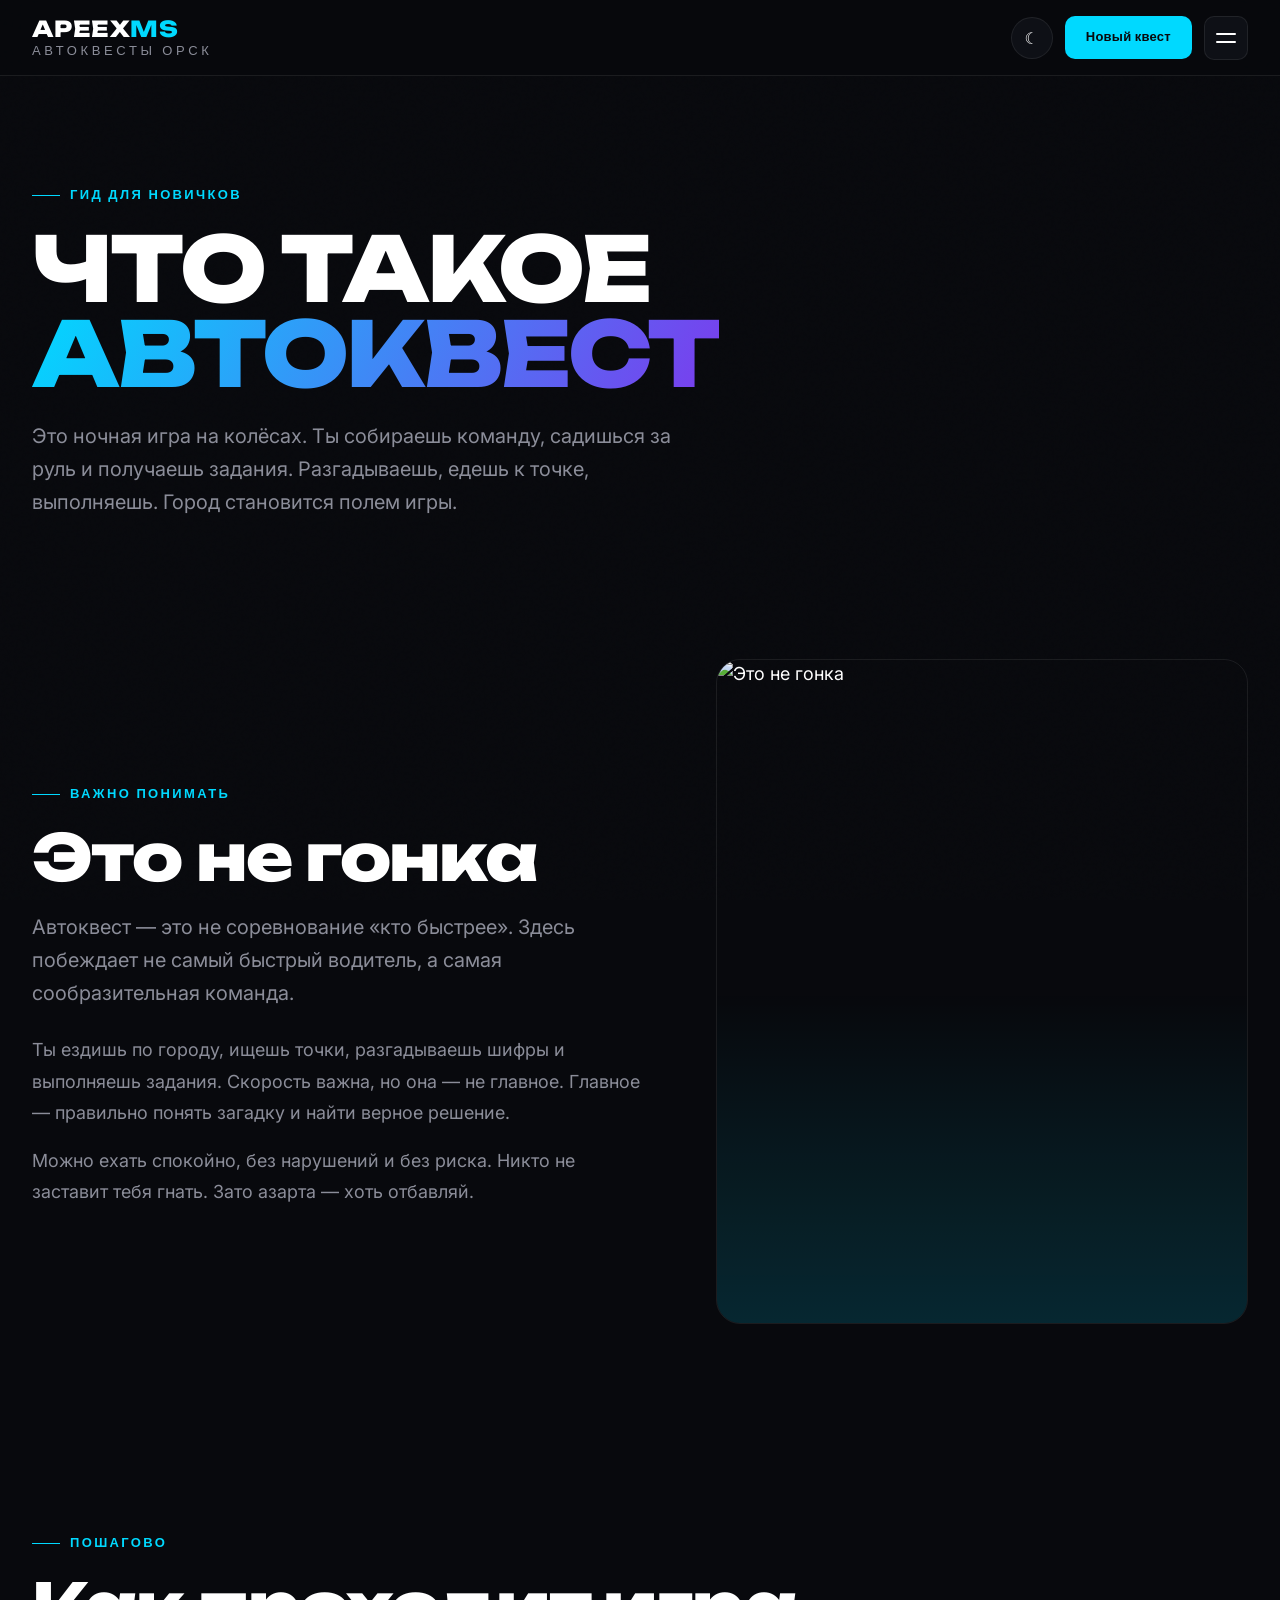
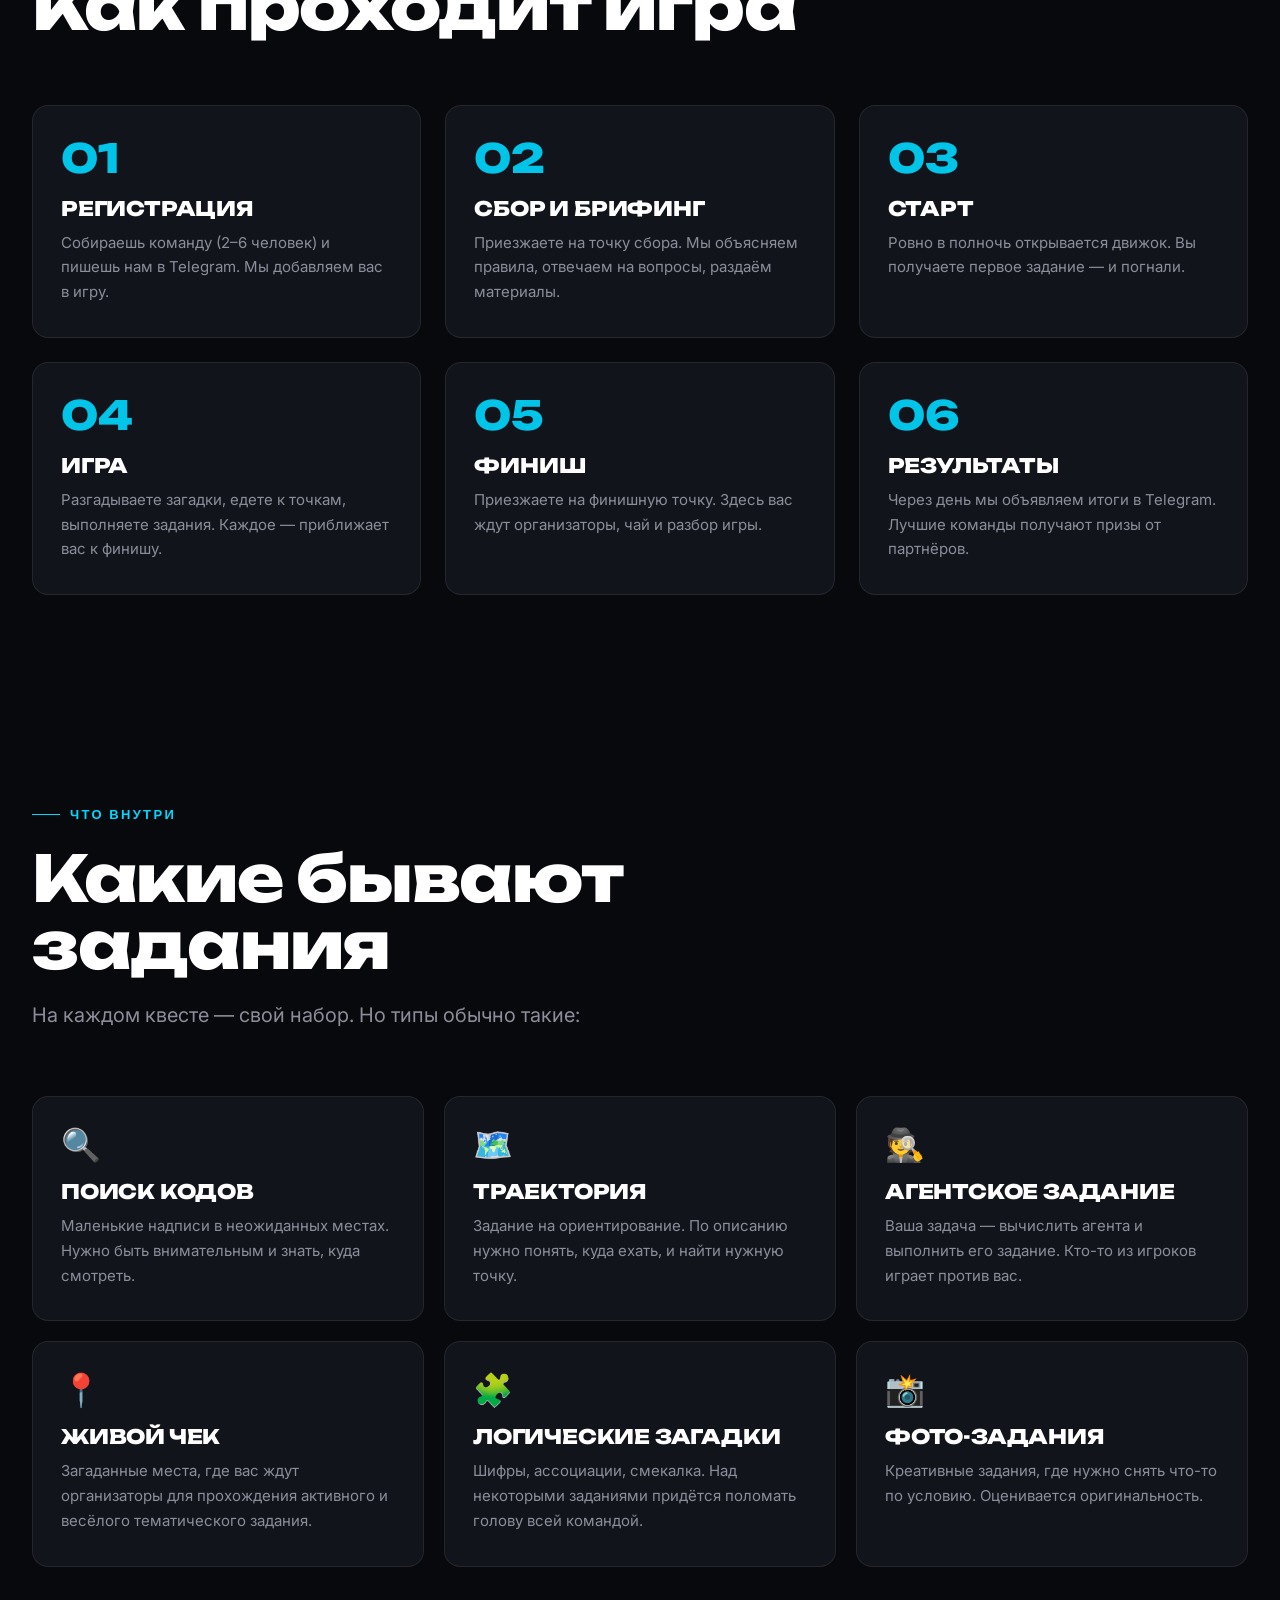
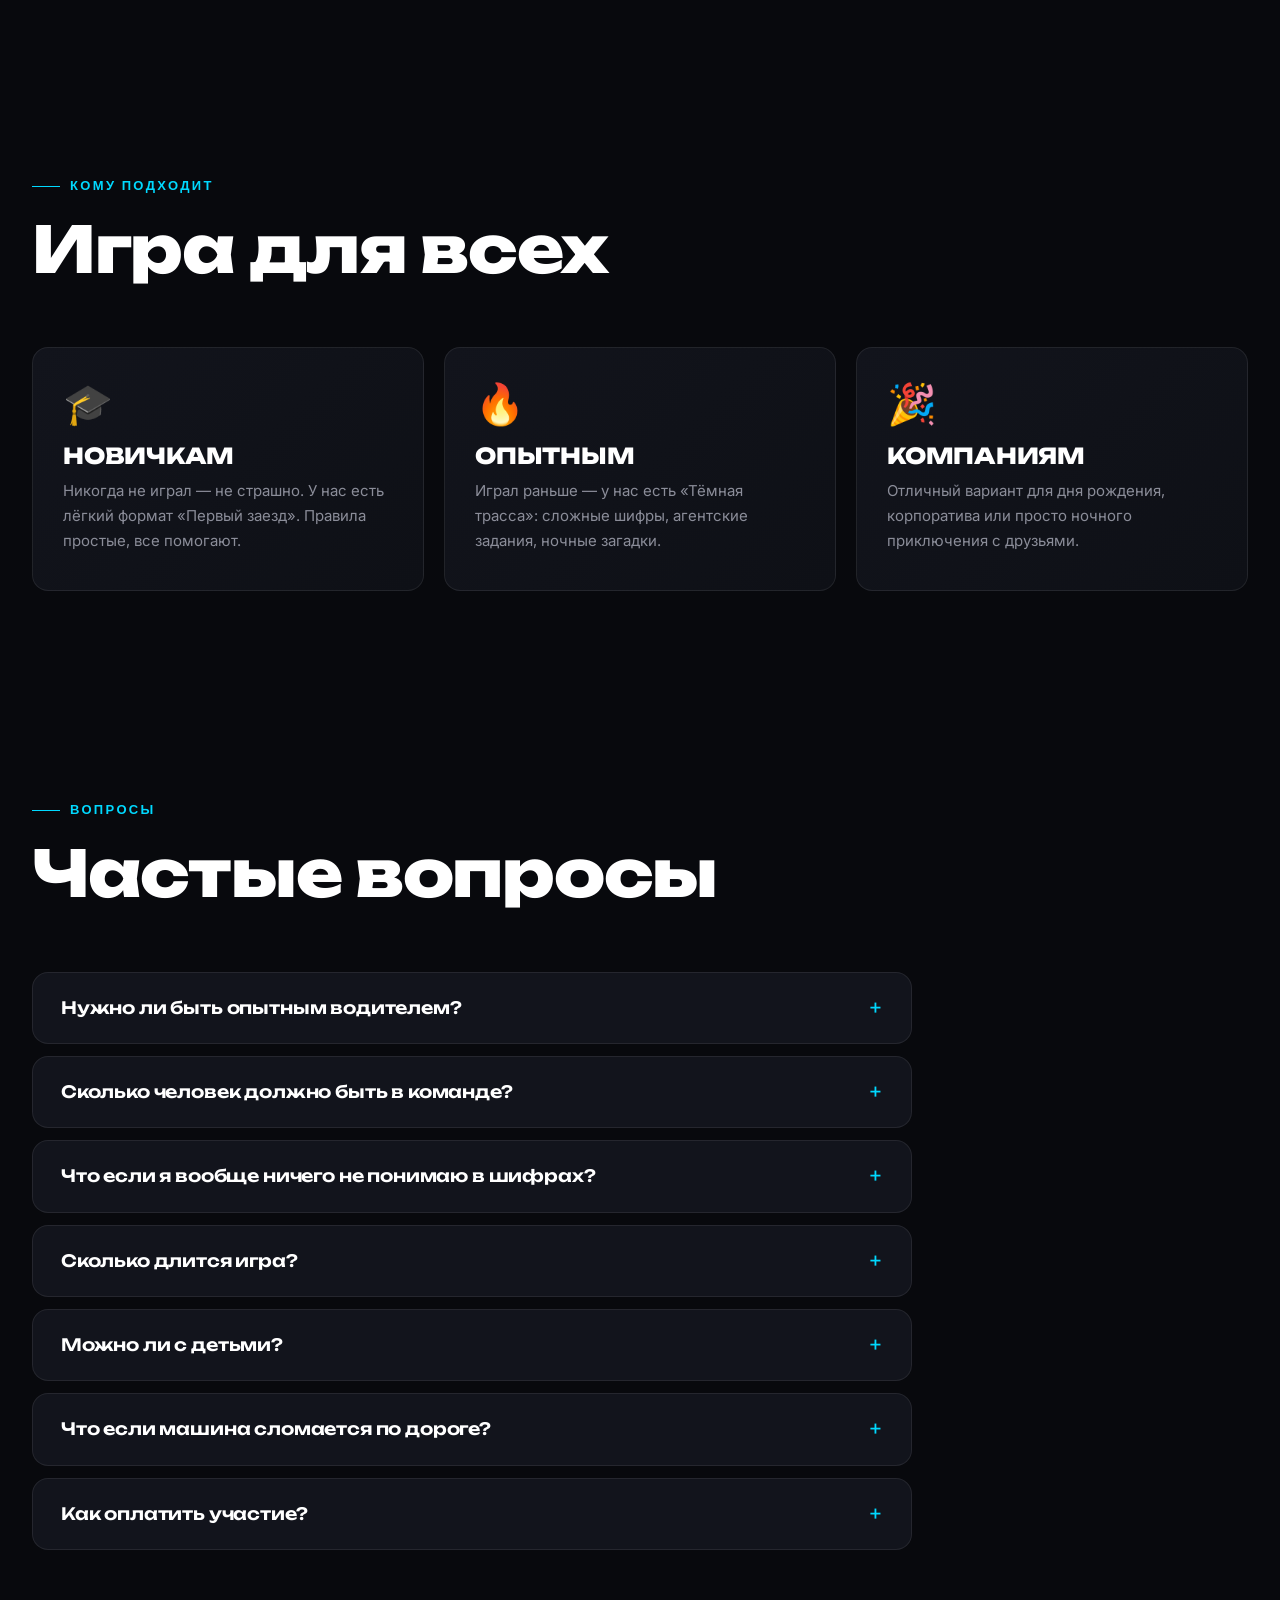
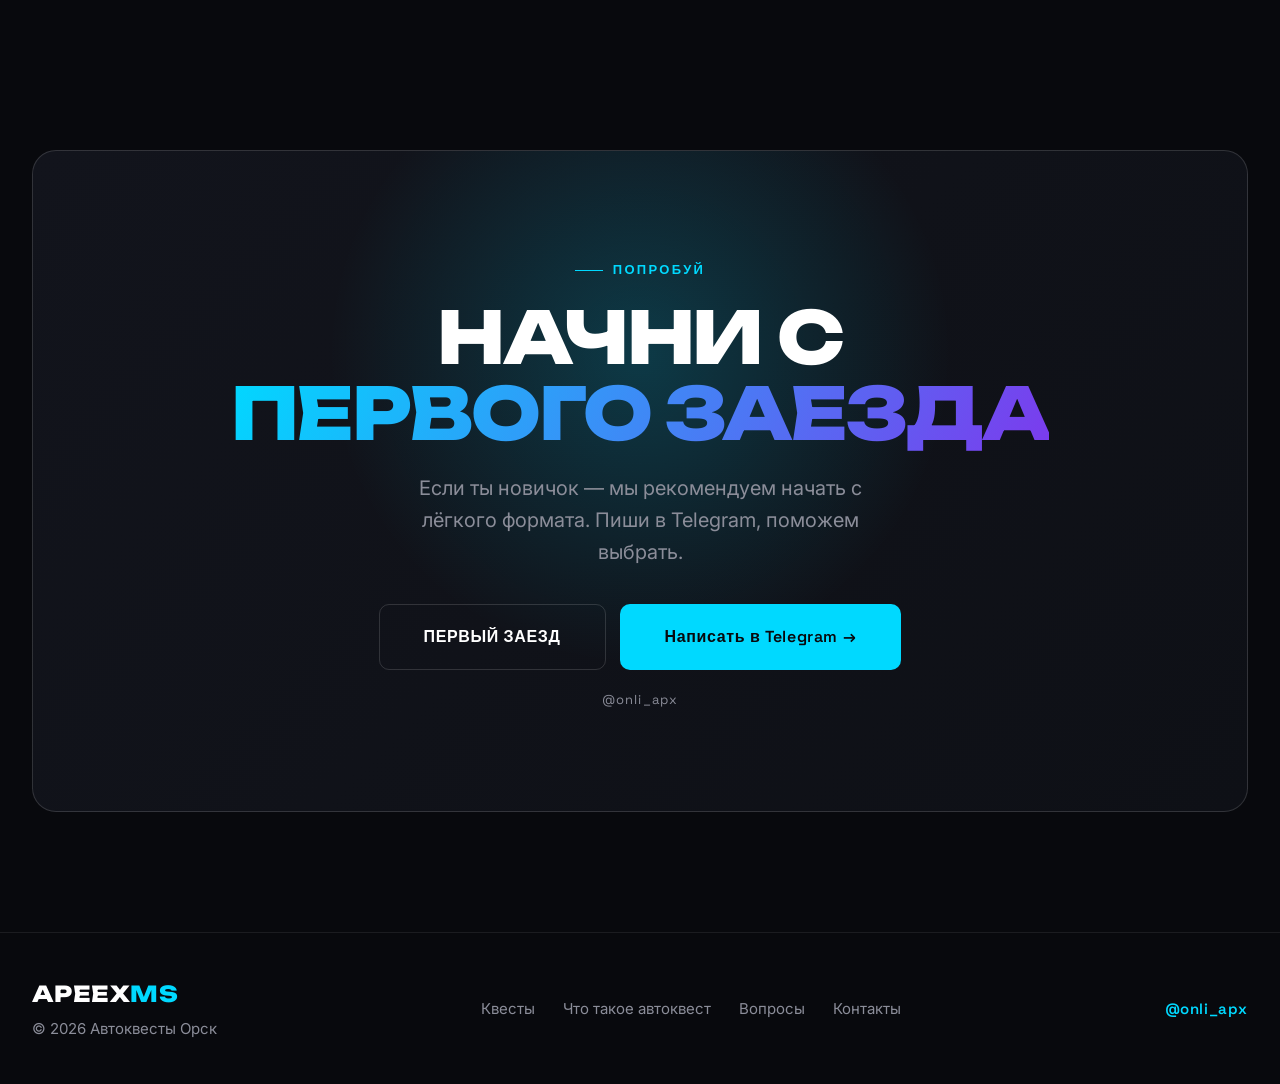
==== about.html @ f8681a41 "Add files via upload" ====
<!DOCTYPE html>
<html lang="ru">
<head>
  <meta charset="UTF-8">
  <meta name="viewport" content="width=device-width, initial-scale=1.0">
  <meta name="description" content="Что такое автоквест? Ночная игра на колёсах: загадки, точки, задания. Узнай, как это работает и кому подходит.">
  <meta name="theme-color" content="#08090d">
  <!-- Open Graph (для Telegram, ВК, WhatsApp) -->
<meta property="og:type" content="website">
<meta property="og:site_name" content="APEEX MS">
<meta property="og:title" content="APEEX MS — Автоквесты Орск">
<meta property="og:description" content="Ночные автоквесты в Орске. Собирай команду и разгадай свой город.">
<meta property="og:image" content="preview.jpg">
<meta property="og:url" content="https://phantomrush16.github.io/apeexms/">

<!-- Twitter -->
<meta name="twitter:card" content="summary_large_image">
<meta name="twitter:title" content="APEEX MS — Автоквесты Орск">
<meta name="twitter:description" content="Ночные автоквесты в Орске. Собирай команду и разгадай свой город.">
<meta name="twitter:image" content="preview.jpg">
  <title>Что такое автоквест — APEEX MS</title>

  <link rel="preconnect" href="https://fonts.googleapis.com">
  <link rel="preconnect" href="https://fonts.gstatic.com" crossorigin>
  <link rel="icon" type="image/svg+xml" href="favicon.svg">
  <link rel="stylesheet" href="style.css">
</head>
<body>

  <div class="preloader" id="preloader">
    <span class="preloader__logo">APEEX MS</span>
  </div>

  <!-- ШАПКА -->
  <header class="header">
    <div class="container header__inner">
      <a href="index.html" class="brand">
        <span class="brand__name">APEEX<span class="brand__accent">MS</span></span>
        <span class="brand__sub">АВТОКВЕСТЫ ОРСК</span>
      </a>

      <div class="header__actions">
        <button class="theme-toggle" id="themeToggle" aria-label="Переключить тему">
          <span class="theme-toggle__icon">☾</span>
        </button>

        <a href="https://t.me/onli_apx" target="_blank" rel="noopener" class="btn btn--primary btn--small btn--pulse">
          Новый квест
        </a>

        <button class="burger" id="burger" aria-label="Открыть меню" aria-expanded="false">
          <span></span>
          <span></span>
        </button>
      </div>
    </div>
  </header>

  <!-- БОКОВОЕ МЕНЮ -->
  <aside class="side-menu" id="sideMenu" aria-hidden="true">
    <div class="side-menu__backdrop" data-close-menu></div>
    <nav class="side-menu__panel" role="navigation">
      <div class="side-menu__head">
        <span class="brand__name">APEEX<span class="brand__accent">MS</span></span>
        <button class="side-menu__close" data-close-menu aria-label="Закрыть меню">✕</button>
      </div>

      <ul class="side-menu__list">
        <li><a href="index.html">Главная</a></li>

        <li class="side-menu__item side-menu__item--has-sub" id="questsItem">
          <div class="side-menu__row">
            <a href="quests.html" class="side-menu__link">Квесты</a>
            <button class="side-menu__arrow" id="questsArrow" aria-label="Показать список квестов" aria-expanded="false">
              <svg width="14" height="14" viewBox="0 0 24 24" fill="none" stroke="currentColor" stroke-width="2.5" stroke-linecap="round" stroke-linejoin="round"><polyline points="6 9 12 15 18 9"/></svg>
            </button>
          </div>
          <ul class="side-menu__sub" id="questsSub">
            <li><a href="quest-1.html">ЖИЗНЬ ПО ВЫЗОВУ</a></li>
            <li><a href="quest-2.html">ТЁМНАЯ ТРАССА</a></li>
            <li><a href="quest-3.html">ПЕРВЫЙ ЗАЕЗД</a></li>
          </ul>
        </li>

        <li><a href="about.html">Что такое автоквест</a></li>
        <li><a href="index.html#how">Как это работает</a></li>
        <li><a href="index.html#faq">Вопросы</a></li>
        <li><a href="index.html#contact">Контакты</a></li>
      </ul>

      <div class="side-menu__footer">
        <a href="https://t.me/onli_apx" target="_blank" rel="noopener" class="btn btn--primary side-menu__cta">
          Написать в Telegram
        </a>
        <span class="side-menu__note">@onli_apx</span>
      </div>
    </nav>
  </aside>

  <!-- PAGE HERO -->
  <section class="page-hero">
    <div class="container">
      <span class="eyebrow reveal">Гид для новичков</span>
      <h1 class="page-hero__title reveal reveal--delay-1">
        ЧТО ТАКОЕ<br><span class="gradient-text">АВТОКВЕСТ</span>
      </h1>
      <p class="page-hero__text reveal reveal--delay-2">
        Это ночная игра на колёсах. Ты собираешь команду, садишься
        за руль и получаешь задания. Разгадываешь, едешь к точке,
        выполняешь. Город становится полем игры.
      </p>
    </div>
  </section>

  <!-- БЛОК «ЭТО НЕ ГОНКА» -->
  <section class="section section--tight">
    <div class="container">
      <div class="about-split reveal">
        <div class="about-split__content">
          <span class="eyebrow">Важно понимать</span>
          <h2 class="section-title">Это не гонка</h2>
          <p class="section-subtitle">
            Автоквест — это не соревнование «кто быстрее». Здесь побеждает
            не самый быстрый водитель, а самая сообразительная команда.
          </p>
          <p class="about-split__text">
            Ты ездишь по городу, ищешь точки, разгадываешь шифры и выполняешь
            задания. Скорость важна, но она — не главное. Главное — правильно
            понять загадку и найти верное решение.
          </p>
          <p class="about-split__text">
            Можно ехать спокойно, без нарушений и без риска. Никто не заставит
            тебя гнать. Зато азарта — хоть отбавляй.
          </p>
        </div>
        <div class="about-split__visual">
            <img src="images/about-road.webp" alt="Это не гонка" loading="lazy" width="1024" height="1280 ">
        </div>
      </div>
    </div>
  </section>

  <!-- КАК ПРОХОДИТ ИГРА -->
  <section class="section" id="how">
    <div class="container">
      <div class="section-head reveal">
        <span class="eyebrow">Пошагово</span>
        <h2 class="section-title">Как проходит игра</h2>
      </div>

      <div class="steps-grid">

        <div class="step-card reveal">
          <span class="step-card__num">01</span>
          <h3 class="step-card__title">Регистрация</h3>
          <p class="step-card__text">
            Собираешь команду (2–6 человек) и пишешь нам в Telegram.
            Мы добавляем вас в игру.
          </p>
        </div>

        <div class="step-card reveal reveal--delay-1">
          <span class="step-card__num">02</span>
          <h3 class="step-card__title">Сбор и брифинг</h3>
          <p class="step-card__text">
            Приезжаете на точку сбора. Мы объясняем правила, отвечаем
            на вопросы, раздаём материалы.
          </p>
        </div>

        <div class="step-card reveal reveal--delay-2">
          <span class="step-card__num">03</span>
          <h3 class="step-card__title">Старт</h3>
          <p class="step-card__text">
            Ровно в полночь открывается движок. Вы получаете первое
            задание — и погнали.
          </p>
        </div>

        <div class="step-card reveal reveal--delay-3">
          <span class="step-card__num">04</span>
          <h3 class="step-card__title">Игра</h3>
          <p class="step-card__text">
            Разгадываете загадки, едете к точкам, выполняете задания.
            Каждое — приближает вас к финишу.
          </p>
        </div>

        <div class="step-card reveal reveal--delay-4">
          <span class="step-card__num">05</span>
          <h3 class="step-card__title">Финиш</h3>
          <p class="step-card__text">
            Приезжаете на финишную точку. Здесь вас ждут организаторы,
            чай и разбор игры.
          </p>
        </div>

        <div class="step-card reveal reveal--delay-4">
          <span class="step-card__num">06</span>
          <h3 class="step-card__title">Результаты</h3>
          <p class="step-card__text">
            Через день мы объявляем итоги в Telegram. Лучшие команды
            получают призы от партнёров.
          </p>
        </div>

      </div>
    </div>
  </section>

  <!-- ЧТО ЗА ЗАДАНИЯ -->
  <section class="section section--tight">
    <div class="container">
      <div class="section-head reveal">
        <span class="eyebrow">Что внутри</span>
        <h2 class="section-title">Какие бывают задания</h2>
        <p class="section-subtitle">
          На каждом квесте — свой набор. Но типы обычно такие:
        </p>
      </div>

      <div class="tasks-detail">

        <div class="task-detail reveal">
          <div class="task-detail__icon">🔍</div>
          <h3 class="task-detail__title">Поиск кодов</h3>
          <p class="task-detail__text">
            Маленькие надписи в неожиданных местах. Нужно быть внимательным
            и знать, куда смотреть.
          </p>
        </div>

        <div class="task-detail reveal reveal--delay-1">
          <div class="task-detail__icon">🗺️</div>
          <h3 class="task-detail__title">Траектория</h3>
          <p class="task-detail__text">
            Задание на ориентирование. По описанию нужно понять,
            куда ехать, и найти нужную точку.
          </p>
        </div>

        <div class="task-detail reveal reveal--delay-2">
          <div class="task-detail__icon">🕵️</div>
          <h3 class="task-detail__title">Агентское задание</h3>
          <p class="task-detail__text">
            Ваша задача — вычислить агента и выполнить его задание.
            Кто-то из игроков играет против вас.
          </p>
        </div>

        <div class="task-detail reveal reveal--delay-3">
          <div class="task-detail__icon">📍</div>
          <h3 class="task-detail__title">Живой чек</h3>
          <p class="task-detail__text">
            Загаданные места, где вас ждут организаторы для прохождения
            активного и весёлого тематического задания.
          </p>
        </div>

        <div class="task-detail reveal reveal--delay-4">
          <div class="task-detail__icon">🧩</div>
          <h3 class="task-detail__title">Логические загадки</h3>
          <p class="task-detail__text">
            Шифры, ассоциации, смекалка. Над некоторыми заданиями
            придётся поломать голову всей командой.
          </p>
        </div>

        <div class="task-detail reveal reveal--delay-4">
          <div class="task-detail__icon">📸</div>
          <h3 class="task-detail__title">Фото-задания</h3>
          <p class="task-detail__text">
            Креативные задания, где нужно снять что-то по условию.
            Оценивается оригинальность.
          </p>
        </div>

      </div>
    </div>
  </section>

  <!-- КОМУ ПОДХОДИТ -->
  <section class="section">
    <div class="container">
      <div class="section-head reveal">
        <span class="eyebrow">Кому подходит</span>
        <h2 class="section-title">Игра для всех</h2>
      </div>

      <div class="audience-grid">

        <div class="audience-card reveal">
          <span class="audience-card__icon">🎓</span>
          <h3 class="audience-card__title">Новичкам</h3>
          <p class="audience-card__text">
            Никогда не играл — не страшно. У нас есть лёгкий формат
            «Первый заезд». Правила простые, все помогают.
          </p>
        </div>

        <div class="audience-card reveal reveal--delay-1">
          <span class="audience-card__icon">🔥</span>
          <h3 class="audience-card__title">Опытным</h3>
          <p class="audience-card__text">
            Играл раньше — у нас есть «Тёмная трасса»: сложные шифры,
            агентские задания, ночные загадки.
          </p>
        </div>

        <div class="audience-card reveal reveal--delay-2">
          <span class="audience-card__icon">🎉</span>
          <h3 class="audience-card__title">Компаниям</h3>
          <p class="audience-card__text">
            Отличный вариант для дня рождения, корпоратива
            или просто ночного приключения с друзьями.
          </p>
        </div>

      </div>
    </div>
  </section>

  <!-- FAQ ПО АВТОКВЕСТАМ -->
  <section class="section section--tight">
    <div class="container">
      <div class="section-head reveal">
        <span class="eyebrow">Вопросы</span>
        <h2 class="section-title">Частые вопросы</h2>
      </div>

      <div class="faq__list">
        <details class="faq-item reveal">
          <summary>Нужно ли быть опытным водителем?</summary>
          <p>Нет. Ездите спокойно, соблюдая ПДД. Автоквест — это не гонка, а игра на сообразительность. Никакого лихачества не требуется.</p>
        </details>
        <details class="faq-item reveal">
          <summary>Сколько человек должно быть в команде?</summary>
          <p>От 2 до 6 человек в одной машине. Одна машина = одна команда. Если у вас больше людей — нужны две машины.</p>
        </details>
        <details class="faq-item reveal">
          <summary>Что если я вообще ничего не понимаю в шифрах?</summary>
          <p>Это нормально. На старте мы всё объясняем, а на игре задания разной сложности — есть простые, есть посложнее. Плюс всегда можно спросить у организаторов.</p>
        </details>
        <details class="faq-item reveal">
          <summary>Сколько длится игра?</summary>
          <p>Обычно 4–5 часов. Старт около полуночи, финиш — к 5 утра. Есть квесты и покороче — около 3 часов.</p>
        </details>
        <details class="faq-item reveal">
          <summary>Можно ли с детьми?</summary>
          <p>Зависит от квеста. «Первый заезд» — можно с подростками. «Тёмная трасса» — 18+, там ночные локации и сложные задания.</p>
        </details>
        <details class="faq-item reveal">
          <summary>Что если машина сломается по дороге?</summary>
          <p>Напишите организаторам — мы поможем и подскажем, что делать. Игру можно продолжить или перенести участие на другой раз.</p>
        </details>
        <details class="faq-item reveal">
          <summary>Как оплатить участие?</summary>
          <p>После записи в Telegram мы пришлём реквизиты. Оплата — до старта игры. Работаем с картой и наличными.</p>
        </details>
      </div>
    </div>
  </section>

  <!-- CTA -->
  <section class="section cta" id="contact">
    <div class="container">
      <div class="cta__inner reveal">
        <div class="cta__glow"></div>
        <span class="eyebrow">Попробуй</span>
        <h2 class="cta__title">
          Начни с<br><span class="gradient-text">первого заезда</span>
        </h2>
        <p class="cta__text">
          Если ты новичок — мы рекомендуем начать с лёгкого формата.
          Пиши в Telegram, поможем выбрать.
        </p>
        <div class="cta__actions">
          <a href="quest-3.html" class="btn btn--ghost btn--large">ПЕРВЫЙ ЗАЕЗД</a>
          <a href="https://t.me/onli_apx" target="_blank" rel="noopener" class="btn btn--primary btn--large">
            Написать в Telegram →
          </a>
        </div>
        <span class="cta__note">@onli_apx</span>
      </div>
    </div>
  </section>

  <!-- ФУТЕР -->
  <footer class="footer">
    <div class="container footer__inner">
      <div class="footer__brand">
        <span class="brand__name">APEEX<span class="brand__accent">MS</span></span>
        <span class="footer__copy">© 2026 Автоквесты Орск</span>
      </div>
      <nav class="footer__nav">
        <a href="quests.html">Квесты</a>
        <a href="about.html">Что такое автоквест</a>
        <a href="index.html#faq">Вопросы</a>
        <a href="index.html#contact">Контакты</a>
      </nav>
      <a href="https://t.me/onli_apx" target="_blank" rel="noopener" class="footer__link">@onli_apx</a>
    </div>
  </footer>

  <button class="to-top" id="toTop" aria-label="Наверх">↑</button>

  <script src="script.js"></script>
</body>
</html>
---- style.css ----
/* ============================================
   APEEX MS — Автоквесты Орск
   Основа: темы, типографика, анимации, кнопки
   ============================================ */

@import url('https://fonts.googleapis.com/css2?family=Unbounded:wght@400;500;600;700;800;900&family=Inter:wght@400;500;600;700&family=Space+Grotesk:wght@500;600;700&display=swap');

/* ---------- Сброс ---------- */
*,
*::before,
*::after { box-sizing: border-box; margin: 0; padding: 0; }

/* ---------- Переменные: тёмная тема (по умолчанию) ---------- */
:root {
  --bg: #08090d;
  --bg-soft: #0e1016;
  --bg-card: #12141c;
  --bg-elevated: #171a24;

  --text: #ffffff;
  --text-muted: #8b8d99;
  --text-dim: #5a5c68;

  --accent: #00d9ff;
  --accent-hover: #4ee6ff;
  --accent-dim: rgba(0, 217, 255, 0.15);
  --accent-glow: rgba(0, 217, 255, 0.4);

  --secondary: #7c3aed;
  --secondary-hover: #9d5cff;

  --border: rgba(255, 255, 255, 0.08);
  --border-strong: rgba(255, 255, 255, 0.14);
  --border-accent: rgba(0, 217, 255, 0.35);

  --radius: 16px;
  --radius-sm: 10px;
  --radius-lg: 24px;

    --container: 1280px;
  --header-h: 76px;

  /* Базовый размер шрифта — крупнее на 2pt */
  --fs-base: 18px;
  --fs-small: 15px;
  --fs-tiny: 13px;
  --fs-large: 20px;
  --fs-h3: 22px;
  --fs-h2: 17px;

  --ease: cubic-bezier(0.22, 1, 0.36, 1);
  --ease-out: cubic-bezier(0.16, 1, 0.3, 1);
}

/* ---------- Светлая тема ---------- */
body.light {
  --bg: #f4f6fa;
  --bg-soft: #ffffff;
  --bg-card: #ffffff;
  --bg-elevated: #f9fafc;

  --text: #08090d;
  --text-muted: #5a5c68;
  --text-dim: #8b8d99;

  --accent: #0099b8;
  --accent-hover: #00b8d9;
  --accent-dim: rgba(0, 153, 184, 0.1);
  --accent-glow: rgba(0, 153, 184, 0.3);

  --border: rgba(0, 0, 0, 0.08);
  --border-strong: rgba(0, 0, 0, 0.14);
  --border-accent: rgba(0, 153, 184, 0.35);
}

/* ---------- База ---------- */
html {
  scroll-behavior: smooth;
  scroll-padding-top: 90px;
}

body {
  font-family: 'Inter', system-ui, -apple-system, sans-serif;
  background: var(--bg);
  color: var(--text);
  line-height: 1.55;
  font-size:  var(--fs-base);
  -webkit-font-smoothing: antialiased;
  -moz-osx-font-smoothing: grayscale;
  overflow-x: hidden;
  transition: background-color 0.4s var(--ease), color 0.4s var(--ease);
}

a { color: inherit; text-decoration: none; }

img {
  display: block;
  max-width: 100%;
  height: auto;
}

button { font-family: inherit; cursor: pointer; }

::selection {
  background: var(--accent);
  color: var(--bg);
}

/* ---------- Контейнер ---------- */
.container {
  width: 100%;
  max-width: var(--container);
  margin: 0 auto;
  padding: 0 32px;
}

/* ---------- Типографика ---------- */
h1, h2, h3, h4 {
  font-family: 'Unbounded', sans-serif;
  font-weight: 800;
  line-height: 1.05;
  letter-spacing: -0.02em;
}

.eyebrow {
  display: inline-flex;
  align-items: center;
  gap: 10px;
  font-family: 'Space Grotesk', sans-serif;
  font-size: var(--fs-tiny);
  font-weight: 600;
  letter-spacing: 0.18em;
  text-transform: uppercase;
  color: var(--accent);
  margin-bottom: 20px;
}

.eyebrow::before {
  content: '';
  width: 28px;
  height: 1px;
  background: var(--accent);
}

.section-title {
  font-size: clamp(32px, 5vw, 64px);
  margin-bottom: 20px;
}

.section-subtitle {
  font-size: var(--fs-large);
  color: var(--text-muted);
  max-width: 640px;
  line-height: 1.65;
}

.accent { color: var(--accent); }

.gradient-text {
  background: linear-gradient(120deg, var(--accent), var(--secondary));
  -webkit-background-clip: text;
  background-clip: text;
  color: transparent;
}

/* ---------- Кнопки ---------- */
.btn {
  display: inline-flex;
  align-items: center;
  justify-content: center;
  gap: 10px;
  padding: 16px 32px;
  border-radius: var(--radius-sm);
  font-family: 'Space Grotesk', sans-serif;
  font-size: 15px;
  font-weight: 600;
  letter-spacing: 0.02em;
  border: 1px solid transparent;
  cursor: pointer;
  transition: all 0.3s var(--ease);
  white-space: nowrap;
  position: relative;
  overflow: hidden;
}

.btn--primary {
  background: var(--accent);
  color: var(--bg);
  box-shadow: 0 0 0 0 var(--accent-glow);
}

.btn--primary:hover {
  background: var(--accent-hover);
  transform: translateY(-2px);
  box-shadow: 0 12px 40px var(--accent-glow);
}

.btn--primary:active { transform: translateY(0); }

.btn--ghost {
  background: transparent;
  color: var(--text);
  border-color: var(--border-strong);
}

.btn--ghost:hover {
  border-color: var(--accent);
  color: var(--accent);
  background: var(--accent-dim);
}

.btn--outline {
  background: transparent;
  color: var(--text);
  border: 1px solid var(--border);
}

.btn--outline:hover {
  border-color: var(--accent);
  color: var(--accent);
}

.btn--small { padding: 10px 20px; font-size: 13px; }
.btn--large { padding: 20px 44px; font-size: 16px; letter-spacing: 0.04em; }

/* ---------- Шапка ---------- */
.header {
  position: fixed;
  top: 0;
  left: 0;
  right: 0;
  z-index: 1000;
  height: var(--header-h);
  display: flex;
  align-items: center;
  backdrop-filter: blur(20px);
  -webkit-backdrop-filter: blur(20px);
  background: color-mix(in srgb, var(--bg) 72%, transparent);
  border-bottom: 1px solid var(--border);
  transition: background 0.4s var(--ease), border-color 0.4s var(--ease);
}

.header__inner {
  display: flex;
  align-items: center;
  justify-content: space-between;
  gap: 32px;
  width: 100%;
}

.brand {
  display: flex;
  flex-direction: column;
  gap: 4px;
  line-height: 1;
}

.brand__name {
  font-family: 'Unbounded', sans-serif;
  font-size: 22px;
  font-weight: 800;
  letter-spacing: 0.02em;
}

.brand__accent { color: var(--accent); }

.brand__sub {
  font-family: 'Space Grotesk', sans-serif;
  font-size: var(--fs-tiny);
  letter-spacing: 0.28em;
  text-transform: uppercase;
  color: var(--text-muted);
  font-weight: 500;
}

.nav {
  display: flex;
  gap: 36px;
  align-items: center;
}

.nav a {
  font-size:  var(--fs-small);
  font-weight: 500;
  color: var(--text-muted);
  transition: color 0.2s;
  position: relative;
}

.nav a:hover { color: var(--text); }

.nav a::after {
  content: '';
  position: absolute;
  bottom: -6px;
  left: 0;
  width: 0;
  height: 1px;
  background: var(--accent);
  transition: width 0.3s var(--ease);
}

.nav a:hover::after { width: 100%; }

.header__actions {
  display: flex;
  align-items: center;
  gap: 12px;
}

.theme-toggle {
  width: 42px;
  height: 42px;
  border-radius: 50%;
  border: 1px solid var(--border);
  background: var(--bg-soft);
  color: var(--text);
  font-size: 16px;
  display: flex;
  align-items: center;
  justify-content: center;
  transition: all 0.3s var(--ease);
}

.theme-toggle:hover {
  border-color: var(--accent);
  transform: rotate(15deg);
}

/* ---------- Reveal-анимации ---------- */
.reveal {
  opacity: 0;
  transform: translateY(32px);
  transition: opacity 0.9s var(--ease-out), transform 0.9s var(--ease-out);
}

.reveal.is-visible {
  opacity: 1;
  transform: translateY(0);
}

.reveal--delay-1 { transition-delay: 0.1s; }
.reveal--delay-2 { transition-delay: 0.2s; }
.reveal--delay-3 { transition-delay: 0.3s; }
.reveal--delay-4 { transition-delay: 0.4s; }

/* ---------- Декоративный шум (как у GTA) ---------- */
body::before {
  content: '';
  position: fixed;
  inset: 0;
  pointer-events: none;
  z-index: 1;
  opacity: 0.025;
  background-image: url("data:image/svg+xml,%3Csvg viewBox='0 0 256 256' xmlns='http://www.w3.org/2000/svg'%3E%3Cfilter id='n'%3E%3CfeTurbulence type='fractalNoise' baseFrequency='0.9' numOctaves='3'/%3E%3C/filter%3E%3Crect width='100%25' height='100%25' filter='url(%23n)'/%3E%3C/svg%3E");
  mix-blend-mode: overlay;
}

/* ---------- Свечения (для акцентов) ---------- */
.glow {
  position: relative;
}

.glow::before {
  content: '';
  position: absolute;
  inset: -40%;
  background: radial-gradient(circle, var(--accent-glow), transparent 60%);
  opacity: 0.4;
  pointer-events: none;
  z-index: -1;
  filter: blur(40px);
}

/* ---------- Секции ---------- */
section {
  position: relative;
  z-index: 2;
}

.section {
  padding: 120px 0;
}

.section--tight { padding: 80px 0; }

.section-head {
  margin-bottom: 64px;
  max-width: 780px;
}

/* ---------- Кнопка «наверх» ---------- */
.to-top {
  position: fixed;
  right: 28px;
  bottom: 28px;
  width: 52px;
  height: 52px;
  border-radius: 50%;
  border: 1px solid var(--border-strong);
  background: var(--bg-soft);
  color: var(--text);
  font-size: 20px;
  display: flex;
  align-items: center;
  justify-content: center;
  opacity: 0;
  visibility: hidden;
  transform: translateY(16px);
  transition: all 0.35s var(--ease);
  z-index: 900;
  backdrop-filter: blur(12px);
}

.to-top.is-visible {
  opacity: 1;
  visibility: visible;
  transform: translateY(0);
}

.to-top:hover {
  border-color: var(--accent);
  color: var(--accent);
  box-shadow: 0 0 30px var(--accent-glow);
}

/* ---------- Прелоадер ---------- */
.preloader {
  position: fixed;
  inset: 0;
  background: var(--bg);
  z-index: 9999;
  display: flex;
  align-items: center;
  justify-content: center;
  transition: opacity 0.6s var(--ease), visibility 0.6s var(--ease);
}

.preloader.is-hidden {
  opacity: 0;
  visibility: hidden;
}

.preloader__logo {
  font-family: 'Unbounded', sans-serif;
  font-size: 28px;
  font-weight: 800;
  letter-spacing: 0.04em;
  color: var(--accent);
  animation: pulse 1.6s ease-in-out infinite;
}

@keyframes pulse {
  0%, 100% { opacity: 0.3; transform: scale(0.98); }
  50%      { opacity: 1; transform: scale(1); }
}

/* ---------- Счётчики ---------- */
.stat {
  display: flex;
  flex-direction: column;
  gap: 6px;
}

.stat__num {
  font-family: 'Unbounded', sans-serif;
  font-size: clamp(36px, 5vw, 60px);
  font-weight: 800;
  letter-spacing: -0.03em;
  line-height: 1;
  color: var(--accent);
}

.stat__label {
  font-size: var(--fs-small);
  color: var(--text-muted);
  letter-spacing: 0.06em;
  text-transform: uppercase;
  font-family: 'Space Grotesk', sans-serif;
}

/* ---------- Адаптив ---------- */
@media (max-width: 960px) {
  .container { padding: 0 20px; }
  .nav { display: none; }
  .section { padding: 80px 0; }
  .section-head { margin-bottom: 40px; }
}

@media (max-width: 560px) {
  .section-title { font-size: clamp(28px, 8vw, 40px); }
  .btn { padding: 14px 24px; font-size: 14px; }
  .btn--large { padding: 16px 28px; font-size: 14px; }
  .header__actions .btn--small { padding: 8px 14px; font-size: 12px; }
}

/* ============================================
   APEEX MS — Пакет 2: шапка, бургер, меню
   ============================================ */

/* ---------- Кнопка с пульсацией ---------- */
.btn--pulse {
  position: relative;
}

.btn--pulse::after {
  content: '';
  position: absolute;
  inset: 0;
  border-radius: inherit;
  background: var(--accent);
  z-index: -1;
  animation: btnPulse 2.4s ease-out infinite;
}

@keyframes btnPulse {
  0%   { transform: scale(1); opacity: 0.5; }
  100% { transform: scale(1.4); opacity: 0; }
}

/* ---------- Бургер (две палочки) ---------- */
.burger {
  width: 44px;
  height: 44px;
  border: 1px solid var(--border);
  border-radius: 10px;
  background: var(--bg-soft);
  display: flex;
  flex-direction: column;
  align-items: center;
  justify-content: center;
  gap: 6px;
  transition: all 0.3s var(--ease);
  flex-shrink: 0;
}

.burger span {
  display: block;
  width: 20px;
  height: 2px;
  background: var(--text);
  border-radius: 2px;
  transition: all 0.35s var(--ease);
}

.burger:hover {
  border-color: var(--accent);
}

.burger:hover span {
  background: var(--accent);
}

.burger.is-active span:nth-child(1) {
  transform: translateY(4px) rotate(45deg);
}

.burger.is-active span:nth-child(2) {
  transform: translateY(-4px) rotate(-45deg);
}

/* ---------- Боковое меню ---------- */
.side-menu {
  position: fixed;
  inset: 0;
  z-index: 2000;
  pointer-events: none;
  visibility: hidden;
}

.side-menu.is-open {
  pointer-events: auto;
  visibility: visible;
}

.side-menu__backdrop {
  position: absolute;
  inset: 0;
  background: rgba(8, 9, 13, 0.6);
  backdrop-filter: blur(6px);
  opacity: 0;
  transition: opacity 0.4s var(--ease);
  cursor: pointer;
}

.side-menu.is-open .side-menu__backdrop {
  opacity: 1;
}

.side-menu__panel {
  position: absolute;
  top: 0;
  right: 0;
  bottom: 0;
  width: 420px;
  max-width: 90vw;
  background: var(--bg-soft);
  border-left: 1px solid var(--border);
  padding: 32px 32px 28px;
  display: flex;
  flex-direction: column;
  transform: translateX(100%);
  transition: transform 0.5s var(--ease-out);
  overflow-y: auto;
}

.side-menu.is-open .side-menu__panel {
  transform: translateX(0);
}

.side-menu__head {
  display: flex;
  align-items: center;
  justify-content: space-between;
  padding-bottom: 28px;
  border-bottom: 1px solid var(--border);
  margin-bottom: 24px;
}

.side-menu__close {
  width: 40px;
  height: 40px;
  border-radius: 50%;
  border: 1px solid var(--border);
  background: transparent;
  color: var(--text);
  font-size: 16px;
  display: flex;
  align-items: center;
  justify-content: center;
  transition: all 0.3s var(--ease);
}

.side-menu__close:hover {
  border-color: var(--accent);
  color: var(--accent);
  transform: rotate(90deg);
}

.side-menu__list {
  list-style: none;
  display: flex;
  flex-direction: column;
  gap: 4px;
  flex: 1;
}

.side-menu__list > li > a,
.side-menu__link {
  display: block;
  padding: 14px 0;
  font-family: 'Unbounded', sans-serif;
 font-size: var(--fs-h3);
  font-weight: 600;
  letter-spacing: -0.01em;
  color: var(--text);
  transition: color 0.2s, padding-left 0.3s var(--ease);
  position: relative;
}

.side-menu__list > li > a:hover,
.side-menu__link:hover {
  color: var(--accent);
  padding-left: 8px;
}

/* ---------- Пункт «Квесты» со стрелкой ---------- */
.side-menu__row {
  display: flex;
  align-items: center;
  justify-content: space-between;
  gap: 12px;
  border-bottom: 1px solid transparent;
}

.side-menu__row .side-menu__link {
  flex: 1;
}

.side-menu__arrow {
  width: 40px;
  height: 40px;
  border-radius: 50%;
  border: 1px solid var(--border);
  background: transparent;
  color: var(--text);
  display: flex;
  align-items: center;
  justify-content: center;
  transition: all 0.35s var(--ease);
  flex-shrink: 0;
}

.side-menu__arrow:hover {
  border-color: var(--accent);
  color: var(--accent);
}

.side-menu__item--has-sub.is-open .side-menu__arrow {
  transform: rotate(180deg);
  border-color: var(--accent);
  color: var(--accent);
}

/* ---------- Подменю с квестами ---------- */
.side-menu__sub {
  list-style: none;
  max-height: 0;
  overflow: hidden;
  transition: max-height 0.5s var(--ease-out), opacity 0.4s var(--ease);
  opacity: 0;
  margin-left: 12px;
  border-left: 1px dashed var(--border-accent);
  padding-left: 20px;
}

.side-menu__item--has-sub.is-open .side-menu__sub {
  max-height: 320px;
  opacity: 1;
  margin-top: 6px;
  margin-bottom: 12px;
}

.side-menu__sub li a {
  display: block;
  padding: 12px 0;
  font-family: 'Space Grotesk', sans-serif;
font-size: var(--fs-small);
  font-weight: 500;
  letter-spacing: 0.04em;
  color: var(--text-muted);
  transition: color 0.2s, padding-left 0.3s var(--ease);
  text-transform: uppercase;
}

.side-menu__sub li a:hover {
  color: var(--accent);
  padding-left: 6px;
}

/* ---------- Футер бокового меню ---------- */
.side-menu__footer {
  padding-top: 24px;
  border-top: 1px solid var(--border);
  margin-top: 24px;
  display: flex;
  flex-direction: column;
  gap: 12px;
  align-items: flex-start;
}

.side-menu__cta { width: 100%; }

.side-menu__note {
  font-family: 'Space Grotesk', sans-serif;
  font-size: var(--fs-tiny);
  color: var(--text-muted);
  letter-spacing: 0.06em;
}

/* ============================================
   Hero
   ============================================ */

.hero {
  padding: calc(var(--header-h) + 80px) 0 100px;
  position: relative;
  overflow: hidden;
}

.hero::before {
  content: '';
  position: absolute;
  top: 10%;
  left: 50%;
  transform: translateX(-50%);
  width: 1200px;
  height: 1200px;
  background: radial-gradient(circle, var(--accent-dim), transparent 55%);
  pointer-events: none;
  z-index: 0;
}

.hero__inner {
  position: relative;
  z-index: 2;
  display: grid;
  grid-template-columns: 1.15fr 1fr;
  gap: 80px;
  align-items: center;
}

.hero__title {
  font-size: clamp(48px, 8vw, 108px);
  line-height: 0.92;
  letter-spacing: -0.04em;
  margin-bottom: 32px;
  text-transform: uppercase;
}

.hero__subtitle {
  font-size: var(--fs-large);
  color: var(--text-muted);
  max-width: 520px;
  margin-bottom: 44px;
  line-height: 1.6;
}

.hero__actions {
  display: flex;
  gap: 14px;
  flex-wrap: wrap;
  margin-bottom: 64px;
}

.hero__stats {
  display: flex;
  gap: 48px;
  flex-wrap: wrap;
}

/* ---------- Визуал Hero ---------- */
.hero__visual {
  position: relative;
  transition: transform 0.6s var(--ease-out);
  will-change: transform;
}

.hero__glow {
  position: absolute;
  inset: -20%;
  background: radial-gradient(circle, var(--accent-glow), transparent 60%);
  filter: blur(60px);
  opacity: 0.5;
  z-index: 0;
}

.hero__image {
  position: relative;
  z-index: 1;
  border-radius: var(--radius-lg);
  overflow: hidden;
  aspect-ratio: 1 / 1;
  border: 1px solid var(--border-strong);
  box-shadow: 0 40px 100px rgba(0, 0, 0, 0.5);
}

.hero__image img {
  width: 100%;
  height: 100%;
  object-fit: cover;
}

.hero__image::after {
  content: '';
  position: absolute;
  inset: 0;
  background: linear-gradient(180deg, transparent 40%, rgba(0, 217, 255, 0.15));
  pointer-events: none;
}

.hero__badge {
  position: absolute;
  bottom: -20px;
  left: -20px;
  z-index: 2;
  background: var(--accent);
  color: var(--bg);
  padding: 18px 24px;
  border-radius: var(--radius-sm);
  display: flex;
  flex-direction: column;
  align-items: flex-start;
  gap: 2px;
  box-shadow: 0 20px 60px var(--accent-glow);
  transform: rotate(-3deg);
}

.hero__badge-num {
  font-family: 'Unbounded', sans-serif;
  font-size: 34px;
  font-weight: 800;
  line-height: 1;
}

.hero__badge-text {
  font-family: 'Space Grotesk', sans-serif;
  font-size: 11px;
  letter-spacing: 0.24em;
  text-transform: uppercase;
  font-weight: 600;
}

/* ============================================
   Ближайший квест
   ============================================ */

.next-quest {
  border: 1px solid var(--border-strong);
  border-radius: var(--radius-lg);
  padding: 48px;
  background: linear-gradient(135deg, var(--bg-card), var(--bg-soft));
  position: relative;
  overflow: hidden;
}

.next-quest::before {
  content: '';
  position: absolute;
  top: 0;
  right: 0;
  width: 400px;
  height: 400px;
  background: radial-gradient(circle, var(--accent-dim), transparent 60%);
  pointer-events: none;
}

.next-quest__body {
  position: relative;
  display: grid;
  grid-template-columns: 1.6fr 1fr;
  gap: 48px;
  align-items: center;
}

.next-quest__title {
  font-size: clamp(28px, 3.4vw, 44px);
  text-transform: uppercase;
  margin-bottom: 16px;
}

.next-quest__text {
  font-size: var(--fs-base);
  color: var(--text-muted);
  line-height: 1.65;
  max-width: 540px;
  margin-bottom: 28px;
}

.next-quest__meta {
  display: flex;
  gap: 40px;
  flex-wrap: wrap;
}

.meta-item {
  display: flex;
  flex-direction: column;
  gap: 4px;
}

.meta-item__label {
  font-family: 'Space Grotesk', sans-serif;
  font-size: var(--fs-tiny);
  letter-spacing: 0.2em;
  text-transform: uppercase;
  color: var(--text-dim);
}

.meta-item__value {
  font-family: 'Space Grotesk', sans-serif;
  font-size: var(--fs-large);
  font-weight: 600;
  letter-spacing: -0.01em;
}

.next-quest__actions {
  display: flex;
  flex-direction: column;
  gap: 12px;
}

/* ============================================
   Карточки квестов
   ============================================ */

.quests__grid {
  display: grid;
  grid-template-columns: repeat(3, 1fr);
  gap: 24px;
}

.quest-card {
  display: flex;
  flex-direction: column;
  border: 1px solid var(--border);
  border-radius: var(--radius);
  overflow: hidden;
  background: var(--bg-card);
  transition: all 0.4s var(--ease);
}

.quest-card:hover {
  border-color: var(--border-accent);
  transform: translateY(-6px);
  box-shadow: 0 24px 60px rgba(0, 217, 255, 0.12);
}

.quest-card__media {
  position: relative;
  aspect-ratio: 16 / 10;
  overflow: hidden;
  background: var(--bg-soft);
}

.quest-card__media img {
  width: 100%;
  height: 100%;
  object-fit: cover;
  transition: transform 0.7s var(--ease);
}

.quest-card:hover .quest-card__media img {
  transform: scale(1.06);
}

.quest-card__media::after {
  content: '';
  position: absolute;
  inset: 0;
  background: linear-gradient(180deg, transparent 40%, rgba(8, 9, 13, 0.6));
}

.quest-card__tag {
  position: absolute;
  top: 16px;
  left: 16px;
  z-index: 2;
  padding: 6px 12px;
  border-radius: 999px;
  background: rgba(8, 9, 13, 0.7);
  backdrop-filter: blur(12px);
  font-family: 'Space Grotesk', sans-serif;
  font-size: var(--fs-tiny);
  font-weight: 600;
  letter-spacing: 0.14em;
  text-transform: uppercase;
  color: var(--accent);
  border: 1px solid var(--border-accent);
}

.quest-card__body {
  padding: 24px 26px 26px;
  display: flex;
  flex-direction: column;
  gap: 12px;
  flex: 1;
}

.quest-card__title {
  font-size: 22px;
  letter-spacing: -0.01em;
  text-transform: uppercase;
}

.quest-card__text {
  font-size: var(--fs-small);
  color: var(--text-muted);
  line-height: 1.6;
  flex: 1;
}

.quest-card__footer {
  display: flex;
  justify-content: space-between;
  align-items: center;
  padding-top: 16px;
  border-top: 1px solid var(--border);
  margin-top: 4px;
}

.quest-card__price {
  font-family: 'Unbounded', sans-serif;
  font-size: 20px;
  font-weight: 700;
  color: var(--accent);
}

.quest-card__link {
  font-family: 'Space Grotesk', sans-serif;
  font-size: var(--fs-small);
  font-weight: 600;
  color: var(--text-muted);
  transition: color 0.2s, transform 0.3s var(--ease);
  display: inline-block;
}

.quest-card:hover .quest-card__link {
  color: var(--accent);
  transform: translateX(4px);
}

.quests__more {
  margin-top: 48px;
  text-align: center;
}

/* ============================================
   Блок «Что такое автоквест»
   ============================================ */

.section--about {
  position: relative;
}

.about-block {
  display: grid;
  grid-template-columns: 1fr 1fr;
  gap: 80px;
  align-items: center;
}

.about-block__cta {
  margin-top: 32px;
}

.about-block__visual {
  border-radius: var(--radius-lg);
  overflow: hidden;
  aspect-ratio: 4 / 3;
  border: 1px solid var(--border);
  position: relative;
}

.about-block__visual img {
  width: 100%;
  height: 100%;
  object-fit: cover;
}

/* ============================================
   Как это работает
   ============================================ */

.how__grid {
  display: grid;
  grid-template-columns: repeat(4, 1fr);
  gap: 20px;
}

.how-step {
  padding: 32px 28px;
  border-radius: var(--radius);
  border: 1px solid var(--border);
  background: var(--bg-card);
  transition: all 0.4s var(--ease);
  position: relative;
  overflow: hidden;
}

.how-step::before {
  content: '';
  position: absolute;
  top: 0;
  left: 0;
  width: 100%;
  height: 2px;
  background: linear-gradient(90deg, var(--accent), transparent);
  transform: scaleX(0);
  transform-origin: left;
  transition: transform 0.5s var(--ease);
}

.how-step:hover {
  border-color: var(--border-accent);
  transform: translateY(-4px);
}

.how-step:hover::before {
  transform: scaleX(1);
}

.how-step__num {
  display: block;
  font-family: 'Unbounded', sans-serif;
  font-size: 44px;
  font-weight: 800;
  color: var(--accent);
  line-height: 1;
  margin-bottom: 20px;
  opacity: 0.9;
}

.how-step__title {
  font-size: 18px;
  margin-bottom: 10px;
  text-transform: uppercase;
  letter-spacing: 0.02em;
}

.how-step__text {
  font-size: var(--fs-small);
  color: var(--text-muted);
  line-height: 1.65;
}

/* ============================================
   FAQ
   ============================================ */

.faq__list {
  display: flex;
  flex-direction: column;
  gap: 12px;
  max-width: 880px;
}

.faq-item {
  border: 1px solid var(--border);
  border-radius: var(--radius);
  background: var(--bg-card);
  padding: 22px 28px;
  transition: all 0.3s var(--ease);
}

.faq-item[open] {
  border-color: var(--border-accent);
  background: linear-gradient(135deg, var(--bg-card), var(--accent-dim));
}

.faq-item summary {
  cursor: pointer;
  list-style: none;
  font-family: 'Unbounded', sans-serif;
  font-size: var(--fs-h2);
  font-weight: 600;
  letter-spacing: -0.01em;
  display: flex;
  justify-content: space-between;
  align-items: center;
  gap: 20px;
}

.faq-item summary::-webkit-details-marker { display: none; }

.faq-item summary::after {
  content: '+';
  font-family: 'Space Grotesk', sans-serif;
  font-size: 24px;
  font-weight: 400;
  color: var(--accent);
  transition: transform 0.3s var(--ease);
  line-height: 1;
  flex-shrink: 0;
}

.faq-item[open] summary::after {
  content: '−';
}

.faq-item p {
  margin-top: 16px;
  font-size: var(--fs-small);
  color: var(--text-muted);
  line-height: 1.7;
}

/* ============================================
   CTA
   ============================================ */

.cta {
  padding: 120px 0;
}

.cta__inner {
  position: relative;
  text-align: center;
  padding: 100px 40px;
  border-radius: var(--radius-lg);
  border: 1px solid var(--border-strong);
  background: linear-gradient(135deg, var(--bg-card), var(--bg-soft));
  overflow: hidden;
}

.cta__glow {
  position: absolute;
  top: -30%;
  left: 50%;
  transform: translateX(-50%);
  width: 800px;
  height: 800px;
  background: radial-gradient(circle, var(--accent-glow), transparent 55%);
  pointer-events: none;
  opacity: 0.5;
}

.cta__title {
  position: relative;
  font-size: clamp(36px, 6vw, 72px);
  letter-spacing: -0.03em;
  margin-bottom: 20px;
  text-transform: uppercase;
}

.cta__text {
  position: relative;
  font-size: var(--fs-large);
  color: var(--text-muted);
  max-width: 520px;
  margin: 0 auto 36px;
  line-height: 1.6;
}

.cta__inner .btn { position: relative; }

.cta__note {
  position: relative;
  display: block;
  margin-top: 20px;
  font-family: 'Space Grotesk', sans-serif;
  font-size: var(--fs-tiny);
  color: var(--text-muted);
  letter-spacing: 0.08em;
}

/* ============================================
   Футер
   ============================================ */

.footer {
  border-top: 1px solid var(--border);
  padding: 44px 0;
}

.footer__inner {
  display: flex;
  align-items: center;
  justify-content: space-between;
  gap: 32px;
  flex-wrap: wrap;
}

.footer__brand {
  display: flex;
  flex-direction: column;
  gap: 6px;
}

.footer__copy {
  font-size: var(--fs-small);
  color: var(--text-muted);
}

.footer__nav {
  display: flex;
  gap: 28px;
  flex-wrap: wrap;
}

.footer__nav a {
  font-size: var(--fs-small);
  color: var(--text-muted);
  transition: color 0.2s;
}

.footer__nav a:hover { color: var(--accent); }

.footer__link {
  font-family: 'Space Grotesk', sans-serif;
  font-size: var(--fs-small);
  font-weight: 600;
  color: var(--accent);
  letter-spacing: 0.04em;
}

/* ============================================
   Адаптив для Пакета 2
   ============================================ */

@media (max-width: 1100px) {
  .quests__grid { grid-template-columns: repeat(2, 1fr); }
  .how__grid { grid-template-columns: repeat(2, 1fr); }
}

@media (max-width: 960px) {
  .hero { padding: calc(var(--header-h) + 40px) 0 60px; }
  .hero__inner { grid-template-columns: 1fr; gap: 48px; }
  .hero__stats { gap: 28px; }

  .next-quest { padding: 32px 24px; }
  .next-quest__body { grid-template-columns: 1fr; gap: 32px; }
  .next-quest__actions { flex-direction: row; }
  .next-quest__actions .btn { flex: 1; }

  .about-block { grid-template-columns: 1fr; gap: 40px; }
  .about-block__visual { order: -1; }

  .quests__grid { grid-template-columns: 1fr; }
  .how__grid { grid-template-columns: 1fr; }

  .cta__inner { padding: 64px 24px; }

  .footer__inner { flex-direction: column; text-align: center; }
  .footer__nav { justify-content: center; }
}

@media (max-width: 560px) {
  .hero__title { letter-spacing: -0.02em; }
  .hero__actions { flex-direction: column; }
  .hero__actions .btn { width: 100%; }
  .hero__stats { gap: 24px; }

  .header__actions .btn--small { padding: 8px 12px; font-size: 12px; }
  .side-menu__panel { padding: 24px 20px 20px; }
  .side-menu__list > li > a,
  .side-menu__link { font-size: 18px; }

  .next-quest__meta { gap: 24px; }
  .next-quest__actions { flex-direction: column; }

  .cta__title { font-size: clamp(28px, 8vw, 40px); }
}
/* ============================================
   Пакет 3: страницы, заголовки страниц, карточка «скоро»
   ============================================ */

.page-hero {
  padding: calc(var(--header-h) + 100px) 0 60px;
  position: relative;
}

.page-hero__title {
  font-size: clamp(44px, 7vw, 96px);
  line-height: 0.95;
  letter-spacing: -0.03em;
  text-transform: uppercase;
  margin-bottom: 24px;
}

.page-hero__text {
  font-size: var(--fs-large);
  color: var(--text-muted);
  max-width: 640px;
  line-height: 1.65;
}

/* ---------- Карточка «скоро» ---------- */
.quest-card--coming {
  pointer-events: none;
  opacity: 0.6;
}

.quest-card--coming:hover {
  transform: none;
  box-shadow: none;
  border-color: var(--border);
}

.quest-card__media--empty {
  background: linear-gradient(135deg, var(--bg-soft), var(--bg-card));
  display: flex;
  align-items: center;
  justify-content: center;
  aspect-ratio: 16 / 10;
}

.quest-card__media--empty::after {
  display: none;
}

.quest-card__tag--dim {
  background: rgba(255, 255, 255, 0.06);
  color: var(--text-muted);
  border-color: var(--border);
}

/* ---------- Адаптив ---------- */
@media (max-width: 960px) {
  .page-hero {
    padding: calc(var(--header-h) + 60px) 0 40px;
  }
}

@media (max-width: 560px) {
  .page-hero__title { font-size: clamp(32px, 10vw, 56px); }
}

/* ============================================
   Пакет 3: страница квеста
   ============================================ */

.quest-hero {
  padding: calc(var(--header-h) + 80px) 0 80px;
  position: relative;
}

.back-link {
  display: inline-flex;
  align-items: center;
  gap: 8px;
  font-family: 'Space Grotesk', sans-serif;
  font-size: var(--fs-small);
  color: var(--text-muted);
  margin-bottom: 48px;
  transition: color 0.2s, transform 0.3s var(--ease);
}

.back-link:hover {
  color: var(--accent);
  transform: translateX(-4px);
}

.quest-hero__grid {
  display: grid;
  grid-template-columns: 1.15fr 1fr;
  gap: 72px;
  align-items: center;
}

.quest-hero__tag {
  display: inline-block;
  padding: 8px 16px;
  border-radius: 999px;
  border: 1px solid var(--border-accent);
  background: var(--accent-dim);
  font-family: 'Space Grotesk', sans-serif;
  font-size: var(--fs-tiny);
  font-weight: 600;
  letter-spacing: 0.16em;
  text-transform: uppercase;
  color: var(--accent);
  margin-bottom: 28px;
}

.quest-hero__title {
  font-size: clamp(48px, 7vw, 96px);
  line-height: 0.92;
  letter-spacing: -0.04em;
  text-transform: uppercase;
  margin-bottom: 28px;
}

.quest-hero__subtitle {
  font-size: var(--fs-large);
  color: var(--text-muted);
  max-width: 560px;
  line-height: 1.6;
  margin-bottom: 40px;
}

.quest-hero__meta {
  display: grid;
  grid-template-columns: repeat(auto-fit, minmax(110px, 1fr));
  gap: 24px;
  padding: 28px 0;
  border-top: 1px solid var(--border);
  border-bottom: 1px solid var(--border);
  margin-bottom: 40px;
}

.quest-hero__actions {
  display: flex;
  gap: 14px;
  flex-wrap: wrap;
}

.quest-hero__visual {
  position: relative;
}

.quest-hero__image {
  border-radius: var(--radius-lg);
  overflow: hidden;
  aspect-ratio: 4 / 5;
  border: 1px solid var(--border-strong);
  box-shadow: 0 40px 100px rgba(0, 0, 0, 0.5);
  position: relative;
}

.quest-hero__image::after {
  content: '';
  position: absolute;
  inset: 0;
  background: linear-gradient(180deg, transparent 50%, rgba(0, 217, 255, 0.15));
  pointer-events: none;
}

.quest-hero__image img {
  width: 100%;
  height: 100%;
  object-fit: cover;
}

.quest-hero__badge {
  position: absolute;
  bottom: -20px;
  left: -20px;
  background: var(--accent);
  color: var(--bg);
  padding: 20px 26px;
  border-radius: var(--radius-sm);
  display: flex;
  flex-direction: column;
  align-items: flex-start;
  gap: 2px;
  box-shadow: 0 20px 60px var(--accent-glow);
  transform: rotate(-3deg);
}

.quest-hero__badge-num {
  font-family: 'Unbounded', sans-serif;
  font-size: 36px;
  font-weight: 800;
  line-height: 1;
}

.quest-hero__badge-text {
  font-family: 'Space Grotesk', sans-serif;
  font-size: var(--fs-tiny);
  letter-spacing: 0.24em;
  text-transform: uppercase;
  font-weight: 600;
}

/* ---------- Текстовые блоки квеста ---------- */
.quest-text {
  max-width: 820px;
  display: flex;
  flex-direction: column;
  gap: 20px;
}

.quest-text p {
  font-size: var(--fs-base);
  color: var(--text-muted);
  line-height: 1.75;
}

.tasks-list,
.check-list {
  list-style: none;
  display: grid;
  grid-template-columns: repeat(2, 1fr);
  gap: 14px 32px;
  max-width: 900px;
}

.tasks-list li,
.check-list li {
  position: relative;
  padding-left: 32px;
  font-size: var(--fs-base);
  color: var(--text);
  line-height: 1.6;
}

.tasks-list li::before,
.check-list li::before {
  content: '';
  position: absolute;
  left: 0;
  top: 12px;
  width: 18px;
  height: 0;
  border-top: 2px dashed var(--accent);
}

/* ---------- Блок цены ---------- */
.price-block {
  display: grid;
  grid-template-columns: 1.5fr 1fr;
  gap: 48px;
  align-items: center;
  padding: 48px;
  border-radius: var(--radius-lg);
  border: 1px solid var(--border-strong);
  background: linear-gradient(135deg, var(--bg-card), var(--bg-soft));
  position: relative;
  overflow: hidden;
}

.price-block::before {
  content: '';
  position: absolute;
  top: -50%;
  right: -10%;
  width: 500px;
  height: 500px;
  background: radial-gradient(circle, var(--accent-dim), transparent 60%);
  pointer-events: none;
}

.price-block__title {
  position: relative;
  font-size: clamp(40px, 5vw, 64px);
  letter-spacing: -0.03em;
  color: var(--accent);
  margin-bottom: 12px;
  text-transform: uppercase;
}

.price-block__title span {
  font-size: 0.4em;
  color: var(--text-muted);
  font-family: 'Space Grotesk', sans-serif;
  font-weight: 500;
  letter-spacing: 0;
  text-transform: none;
  margin-left: 8px;
}

.price-block__text {
  position: relative;
  font-size: var(--fs-base);
  color: var(--text-muted);
  line-height: 1.65;
  max-width: 480px;
}

.price-block .btn { position: relative; }

.quests__grid--two {
  grid-template-columns: repeat(2, 1fr);
}

/* ---------- Адаптив ---------- */
@media (max-width: 960px) {
  .quest-hero {
    padding: calc(var(--header-h) + 40px) 0 60px;
  }
  .quest-hero__grid { grid-template-columns: 1fr; gap: 48px; }
  .quest-hero__visual { max-width: 420px; margin: 0 auto; }
  .quest-hero__image { aspect-ratio: 4 / 4; }

  .tasks-list,
  .check-list { grid-template-columns: 1fr; }

  .price-block {
    grid-template-columns: 1fr;
    gap: 32px;
    padding: 32px 24px;
  }
  .price-block .btn { width: 100%; }

  .quests__grid--two { grid-template-columns: 1fr; }
}

@media (max-width: 560px) {
  .quest-hero__title { font-size: clamp(36px, 11vw, 56px); }
  .quest-hero__actions { flex-direction: column; }
  .quest-hero__actions .btn { width: 100%; }
  .quest-hero__meta { grid-template-columns: 1fr 1fr; gap: 20px; }
}

/* ============================================
   Пакет 3: страница «Что такое автоквест»
   ============================================ */

/* ---------- Сплит-блок (текст + фото) ---------- */
.about-split {
  display: grid;
  grid-template-columns: 1.15fr 1fr;
  gap: 72px;
  align-items: center;
}

.about-split__content .section-title { margin-bottom: 20px; }
.about-split__content .section-subtitle { margin-bottom: 24px; }

.about-split__text {
  font-size: var(--fs-base);
  color: var(--text-muted);
  line-height: 1.75;
  margin-bottom: 16px;
}

.about-split__text:last-child { margin-bottom: 0; }

.about-split__visual {
  border-radius: var(--radius-lg);
  overflow: hidden;
  aspect-ratio: 4 / 5;
  border: 1px solid var(--border);
  position: relative;
}

.about-split__visual img {
  width: 100%;
  height: 100%;
  object-fit: cover;
}

.about-split__visual::after {
  content: '';
  position: absolute;
  inset: 0;
  background: linear-gradient(180deg, transparent 50%, rgba(0, 217, 255, 0.15));
  pointer-events: none;
}

/* ---------- Сетка шагов ---------- */
.steps-grid {
  display: grid;
  grid-template-columns: repeat(3, 1fr);
  gap: 24px;
}

.step-card {
  padding: 32px 28px;
  border-radius: var(--radius);
  border: 1px solid var(--border);
  background: var(--bg-card);
  transition: all 0.4s var(--ease);
  position: relative;
  overflow: hidden;
}

.step-card::before {
  content: '';
  position: absolute;
  top: 0;
  left: 0;
  width: 100%;
  height: 2px;
  background: linear-gradient(90deg, var(--accent), transparent);
  transform: scaleX(0);
  transform-origin: left;
  transition: transform 0.5s var(--ease);
}

.step-card:hover {
  border-color: var(--border-accent);
  transform: translateY(-4px);
}

.step-card:hover::before { transform: scaleX(1); }

.step-card__num {
  display: block;
  font-family: 'Unbounded', sans-serif;
  font-size: 40px;
  font-weight: 800;
  color: var(--accent);
  line-height: 1;
  margin-bottom: 20px;
  opacity: 0.9;
}

.step-card__title {
  font-size: 20px;
  margin-bottom: 12px;
  text-transform: uppercase;
  letter-spacing: -0.01em;
}

.step-card__text {
  font-size: var(--fs-small);
  color: var(--text-muted);
  line-height: 1.65;
}

/* ---------- Детали заданий ---------- */
.tasks-detail {
  display: grid;
  grid-template-columns: repeat(3, 1fr);
  gap: 20px;
}

.task-detail {
  padding: 32px 28px;
  border-radius: var(--radius);
  border: 1px solid var(--border);
  background: var(--bg-card);
  transition: all 0.4s var(--ease);
}

.task-detail:hover {
  border-color: var(--border-accent);
  transform: translateY(-4px);
}

.task-detail__icon {
  font-size: 32px;
  margin-bottom: 20px;
  display: block;
  line-height: 1;
}

.task-detail__title {
  font-size: 20px;
  margin-bottom: 12px;
  text-transform: uppercase;
  letter-spacing: -0.01em;
}

.task-detail__text {
  font-size: var(--fs-small);
  color: var(--text-muted);
  line-height: 1.65;
}

/* ---------- Кому подходит ---------- */
.audience-grid {
  display: grid;
  grid-template-columns: repeat(3, 1fr);
  gap: 20px;
}

.audience-card {
  padding: 36px 30px;
  border-radius: var(--radius);
  border: 1px solid var(--border);
  background: linear-gradient(135deg, var(--bg-card), var(--bg-soft));
  transition: all 0.4s var(--ease);
  position: relative;
  overflow: hidden;
}

.audience-card::before {
  content: '';
  position: absolute;
  top: -40%;
  right: -20%;
  width: 260px;
  height: 260px;
  background: radial-gradient(circle, var(--accent-dim), transparent 60%);
  pointer-events: none;
  opacity: 0;
  transition: opacity 0.5s var(--ease);
}

.audience-card:hover {
  border-color: var(--border-accent);
  transform: translateY(-4px);
}

.audience-card:hover::before { opacity: 1; }

.audience-card__icon {
  font-size: 40px;
  display: block;
  margin-bottom: 20px;
  line-height: 1;
  position: relative;
}

.audience-card__title {
  font-size: 22px;
  margin-bottom: 12px;
  text-transform: uppercase;
  letter-spacing: -0.01em;
  position: relative;
}

.audience-card__text {
  font-size: var(--fs-small);
  color: var(--text-muted);
  line-height: 1.65;
  position: relative;
}

/* ---------- Кнопки в CTA (две подряд) ---------- */
.cta__actions {
  display: flex;
  gap: 14px;
  justify-content: center;
  flex-wrap: wrap;
  position: relative;
}

/* ---------- Адаптив ---------- */
@media (max-width: 1100px) {
  .steps-grid { grid-template-columns: repeat(2, 1fr); }
  .tasks-detail { grid-template-columns: repeat(2, 1fr); }
}

@media (max-width: 960px) {
  .about-split { grid-template-columns: 1fr; gap: 40px; }
  .about-split__visual { order: -1; max-width: 480px; margin: 0 auto; width: 100%; }

  .steps-grid { grid-template-columns: 1fr; }
  .tasks-detail { grid-template-columns: 1fr; }
  .audience-grid { grid-template-columns: 1fr; }

  .cta__actions { flex-direction: column; }
  .cta__actions .btn { width: 100%; }
}

@media (max-width: 560px) {
  .step-card,
  .task-detail,
  .audience-card { padding: 24px 22px; }

  .step-card__num { font-size: 32px; }
}
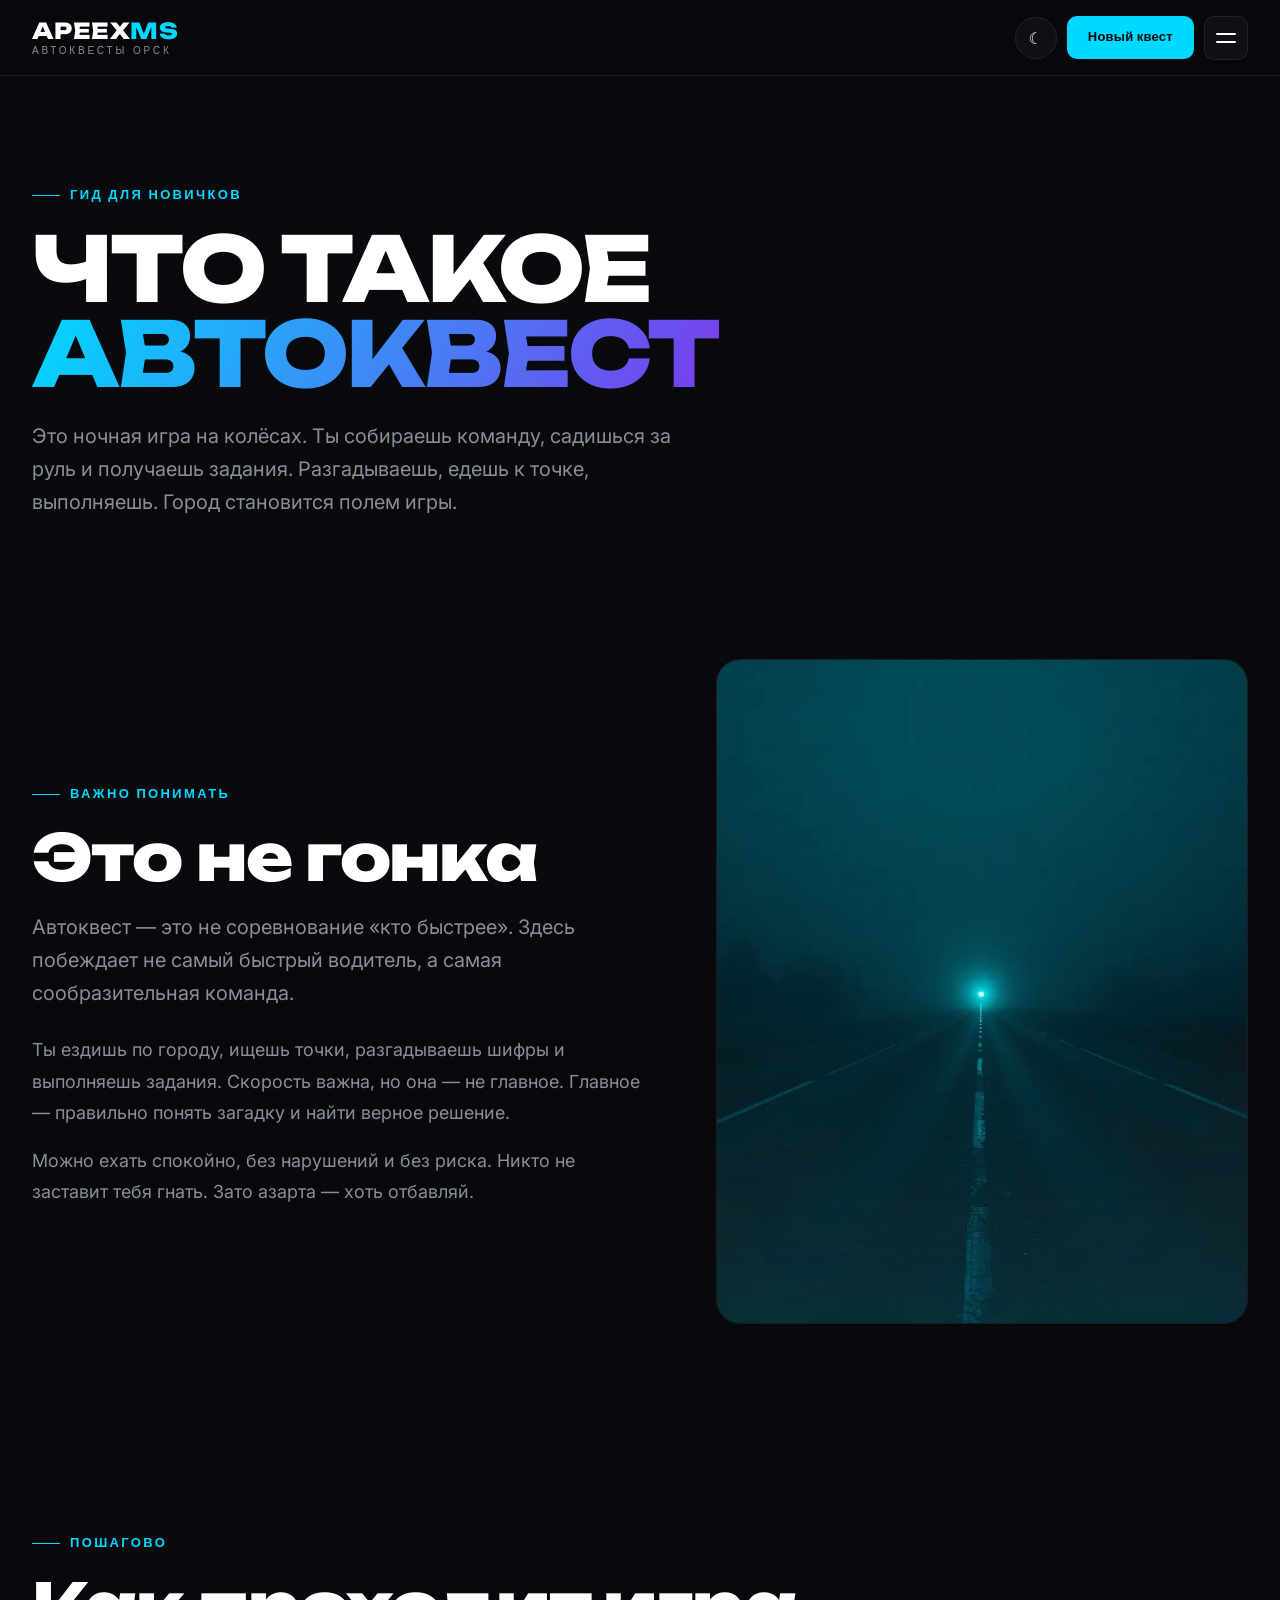
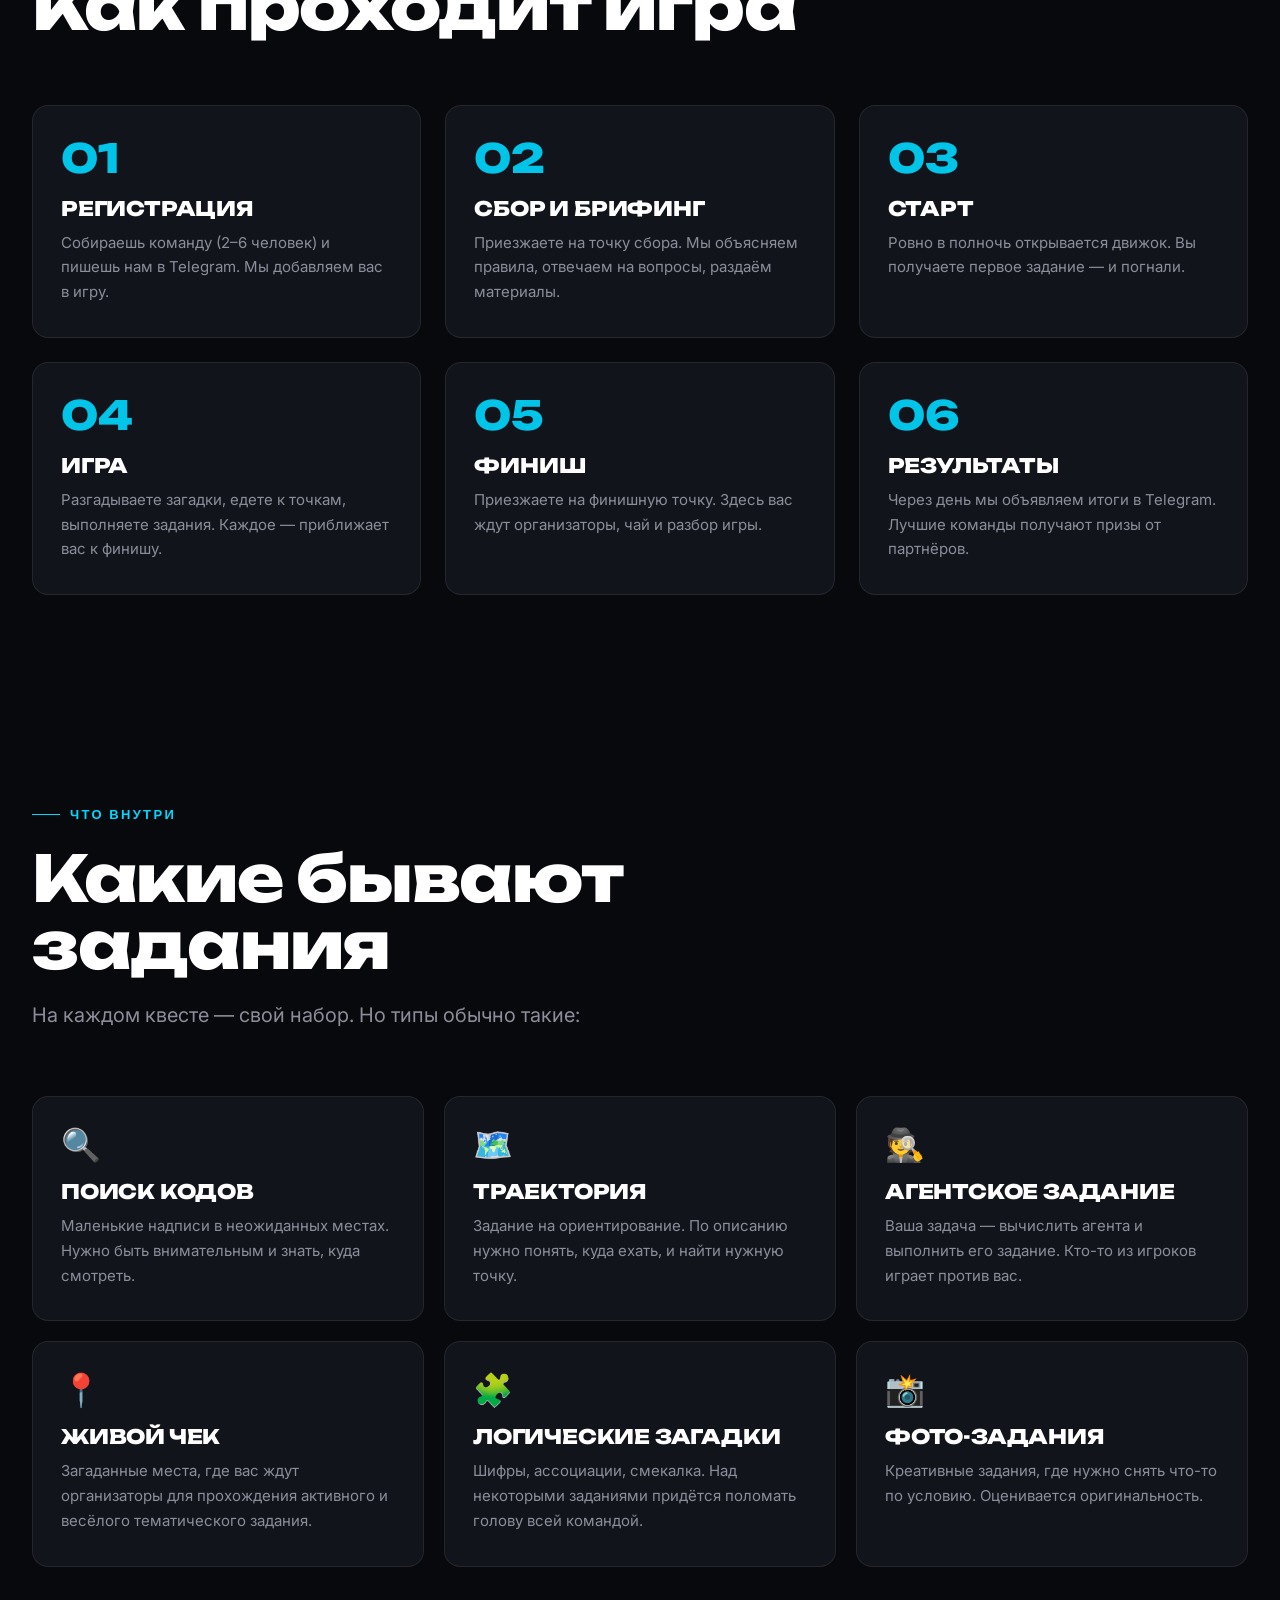
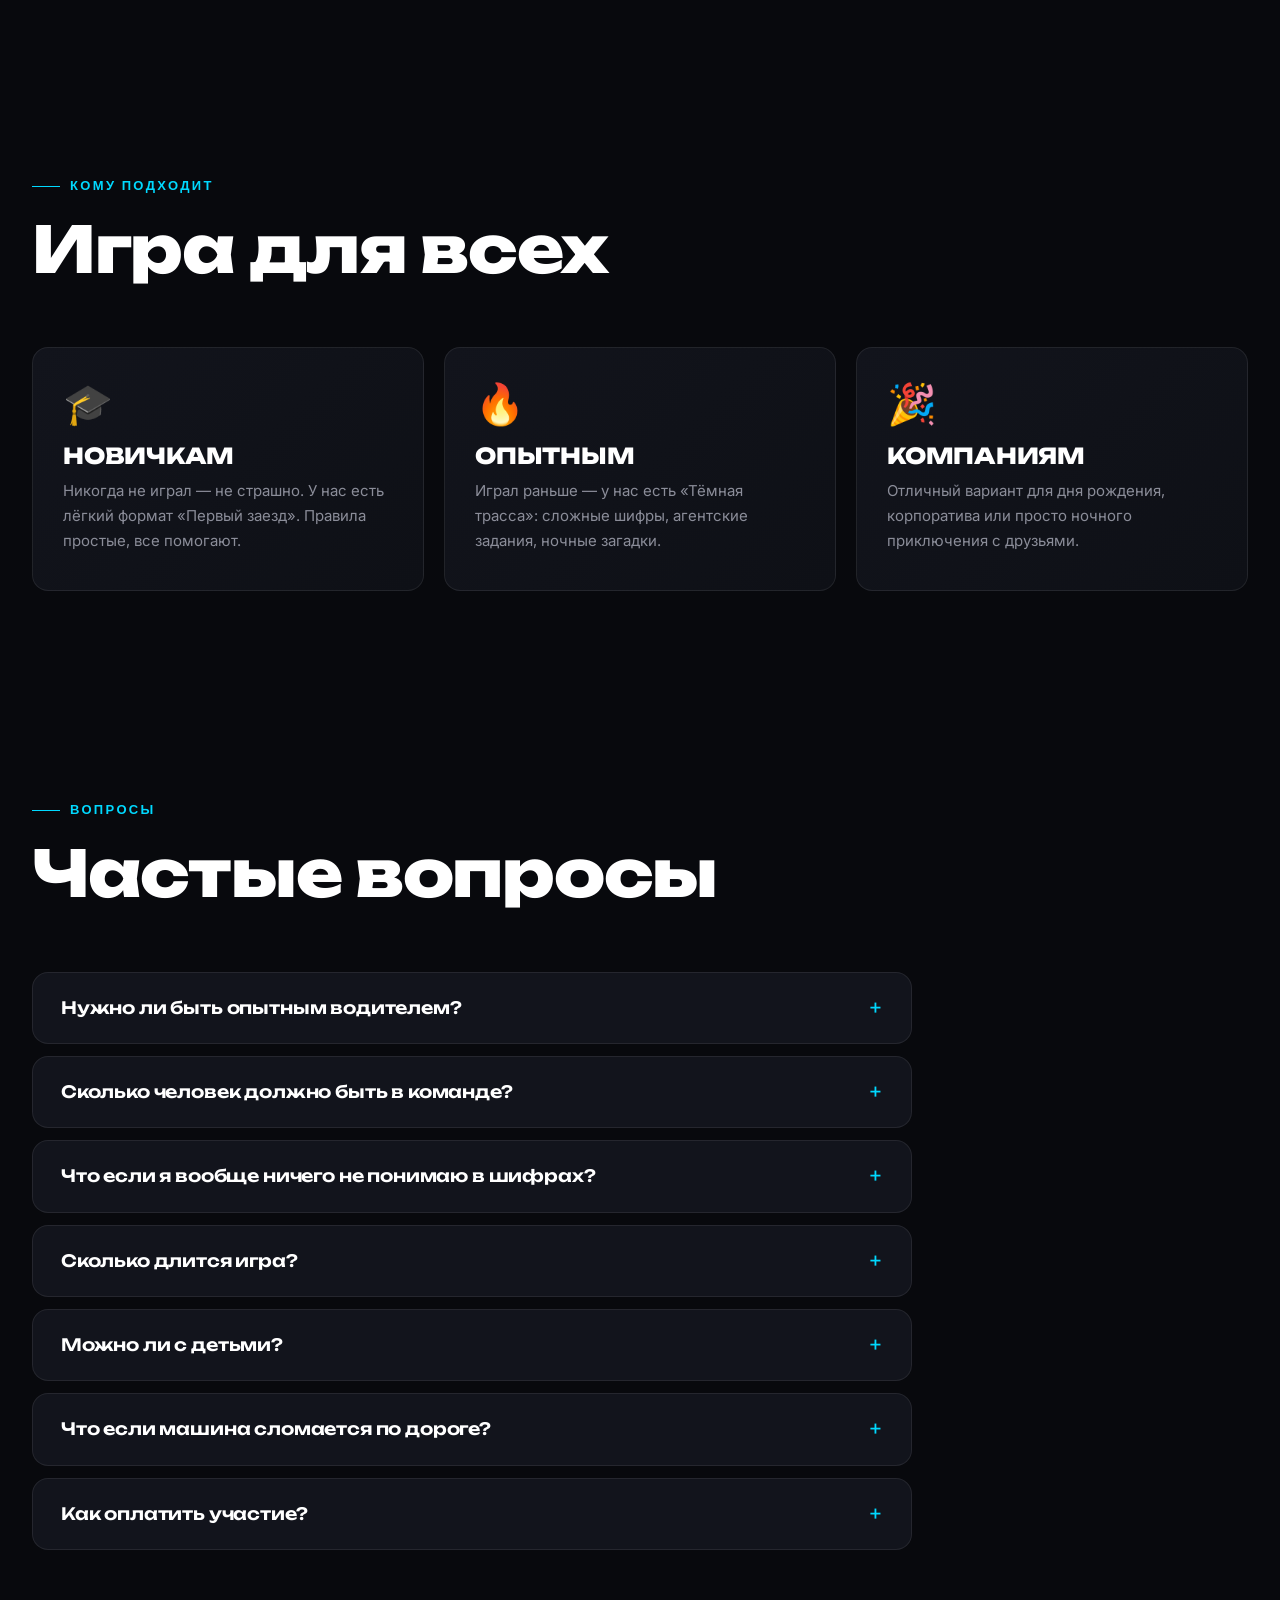
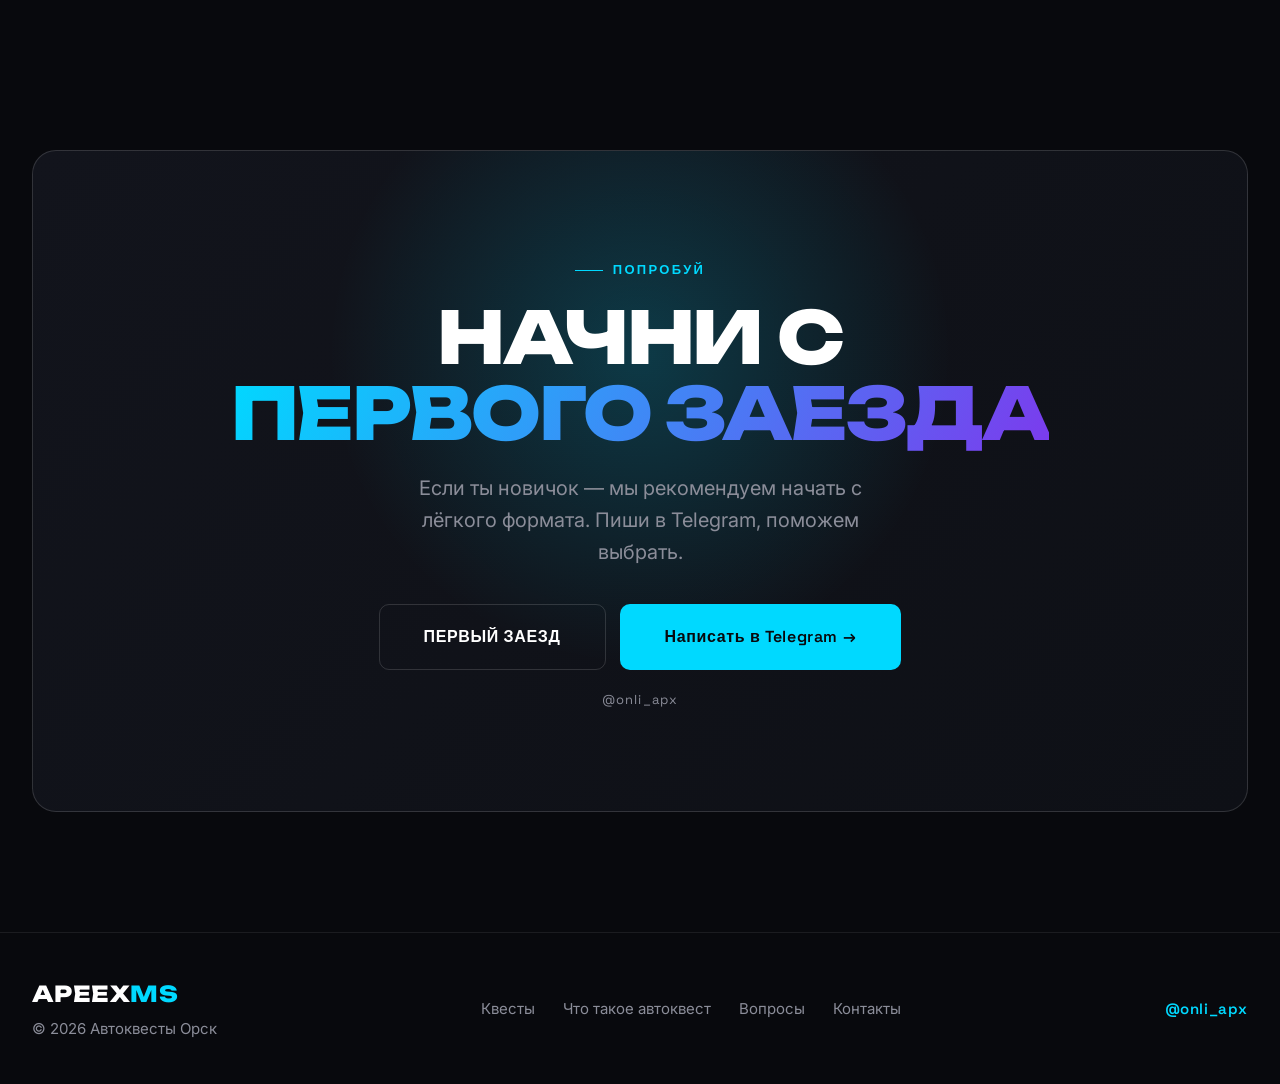
==== commit 622c123e: "Update about.html" ====
--- a/about.html
+++ b/about.html
@@ -25,7 +25,7 @@
   <link rel="icon" type="image/svg+xml" href="favicon.svg">
   <link rel="stylesheet" href="style.css">
 </head>
-<body>
+<body >
 
   <div class="preloader" id="preloader">
     <span class="preloader__logo">APEEX MS</span>
@@ -75,11 +75,9 @@
               <svg width="14" height="14" viewBox="0 0 24 24" fill="none" stroke="currentColor" stroke-width="2.5" stroke-linecap="round" stroke-linejoin="round"><polyline points="6 9 12 15 18 9"/></svg>
             </button>
           </div>
-          <ul class="side-menu__sub" id="questsSub">
-            <li><a href="quest-1.html">ЖИЗНЬ ПО ВЫЗОВУ</a></li>
-            <li><a href="quest-2.html">ТЁМНАЯ ТРАССА</a></li>
-            <li><a href="quest-3.html">ПЕРВЫЙ ЗАЕЗД</a></li>
-          </ul>
+         <ul class="side-menu__sub" id="questsSub">
+  <li><a href="quest-1.html">ВЕДЬМИН ЧАС</a></li>
+</ul>
         </li>
 
         <li><a href="about.html">Что такое автоквест</a></li>
@@ -406,4 +404,4 @@
 
   <script src="script.js"></script>
 </body>
-</html>+</html>
--- a/style.css
+++ b/style.css
@@ -10,6 +10,26 @@
 *::before,
 *::after { box-sizing: border-box; margin: 0; padding: 0; }
 
+/* Глобально: ничего не должно вылезать по горизонтали */
+html, body {
+  overflow-x: hidden;
+  max-width: 100%;
+}
+
+section, .hero, .side-menu, .cta__inner, .next-quest, .price-block {
+  overflow-x: clip;
+}
+
+/* Декоративные элементы не должны растягивать страницу */
+.hero__glow,
+.cta__glow,
+.next-quest::before,
+.price-block::before,
+.audience-card::before,
+.about-split__visual::after,
+.quest-card__media::after {
+  max-width: 100%;
+}
 /* ---------- Переменные: тёмная тема (по умолчанию) ---------- */
 :root {
   --bg: #08090d;
@@ -244,8 +264,10 @@
   display: flex;
   align-items: center;
   justify-content: space-between;
-  gap: 32px;
+  gap: 16px;
   width: 100%;
+  min-width: 0;
+  max-width: 100%;
 }
 
 .brand {
@@ -253,6 +275,9 @@
   flex-direction: column;
   gap: 4px;
   line-height: 1;
+  min-width: 0;
+  flex-shrink: 1;
+  overflow: hidden;
 }
 
 .brand__name {
@@ -260,17 +285,20 @@
   font-size: 22px;
   font-weight: 800;
   letter-spacing: 0.02em;
-}
+  white-space: nowrap;
+}
+
 
 .brand__accent { color: var(--accent); }
 
 .brand__sub {
   font-family: 'Space Grotesk', sans-serif;
-  font-size: var(--fs-tiny);
+  font-size: 10px;
   letter-spacing: 0.28em;
   text-transform: uppercase;
   color: var(--text-muted);
   font-weight: 500;
+  white-space: nowrap;
 }
 
 .nav {
@@ -305,7 +333,9 @@
 .header__actions {
   display: flex;
   align-items: center;
-  gap: 12px;
+  gap: 10px;
+  flex-shrink: 0;
+  max-width: 100%;
 }
 
 .theme-toggle {
@@ -766,6 +796,7 @@
   padding: calc(var(--header-h) + 80px) 0 100px;
   position: relative;
   overflow: hidden;
+  max-width: 100%;
 }
 
 .hero::before {
@@ -780,7 +811,6 @@
   pointer-events: none;
   z-index: 0;
 }
-
 .hero__inner {
   position: relative;
   z-index: 2;
@@ -788,14 +818,24 @@
   grid-template-columns: 1.15fr 1fr;
   gap: 80px;
   align-items: center;
+  max-width: 100%;
+  min-width: 0;
+}
+
+.hero__content {
+  min-width: 0;
+  max-width: 100%;
 }
 
 .hero__title {
-  font-size: clamp(48px, 8vw, 108px);
-  line-height: 0.92;
+  font-size: clamp(32px, 9vw, 108px);
+  line-height: 0.95;
   letter-spacing: -0.04em;
   margin-bottom: 32px;
   text-transform: uppercase;
+  word-break: break-word;
+  overflow-wrap: anywhere;
+  max-width: 100%;
 }
 
 .hero__subtitle {
@@ -824,15 +864,9 @@
   position: relative;
   transition: transform 0.6s var(--ease-out);
   will-change: transform;
-}
-
-.hero__glow {
-  position: absolute;
-  inset: -20%;
-  background: radial-gradient(circle, var(--accent-glow), transparent 60%);
-  filter: blur(60px);
-  opacity: 0.5;
-  z-index: 0;
+  width: 100%;
+  max-width: 100%;
+  min-width: 0;
 }
 
 .hero__image {
@@ -840,6 +874,8 @@
   z-index: 1;
   border-radius: var(--radius-lg);
   overflow: hidden;
+  width: 100%;
+  max-width: 100%;
   aspect-ratio: 1 / 1;
   border: 1px solid var(--border-strong);
   box-shadow: 0 40px 100px rgba(0, 0, 0, 0.5);
@@ -848,7 +884,9 @@
 .hero__image img {
   width: 100%;
   height: 100%;
+  max-width: 100%;
   object-fit: cover;
+  display: block;
 }
 
 .hero__image::after {
@@ -1396,20 +1434,53 @@
 }
 
 @media (max-width: 560px) {
-  .hero__title { letter-spacing: -0.02em; }
-  .hero__actions { flex-direction: column; }
-  .hero__actions .btn { width: 100%; }
-  .hero__stats { gap: 24px; }
-
-  .header__actions .btn--small { padding: 8px 12px; font-size: 12px; }
-  .side-menu__panel { padding: 24px 20px 20px; }
-  .side-menu__list > li > a,
-  .side-menu__link { font-size: 18px; }
-
-  .next-quest__meta { gap: 24px; }
-  .next-quest__actions { flex-direction: column; }
-
-  .cta__title { font-size: clamp(28px, 8vw, 40px); }
+  .hero {
+    padding: calc(var(--header-h) + 40px) 0 60px;
+  }
+
+  .hero__title {
+    font-size: clamp(30px, 10vw, 44px);
+    letter-spacing: -0.02em;
+    line-height: 1;
+  }
+
+  .hero__subtitle {
+    font-size: var(--fs-base);
+    margin-bottom: 32px;
+  }
+
+  .hero__actions {
+    flex-direction: column;
+    margin-bottom: 40px;
+  }
+
+  .hero__actions .btn {
+    width: 100%;
+  }
+
+  .hero__stats {
+    gap: 20px;
+  }
+
+  .hero__visual {
+    max-width: 100%;
+    width: 100%;
+  }
+
+  .hero__image {
+    aspect-ratio: 4 / 5;
+    max-width: 100%;
+  }
+
+  .hero__badge {
+    padding: 14px 20px;
+    bottom: -12px;
+    left: -10px;
+  }
+
+  .hero__badge-num {
+    font-size: 26px;
+  }
 }
 /* ============================================
    Пакет 3: страницы, заголовки страниц, карточка «скоро»
@@ -1983,4 +2054,83 @@
   .audience-card { padding: 24px 22px; }
 
   .step-card__num { font-size: 32px; }
-}+}
+/* ============================================
+   ФИНАЛЬНЫЙ ФИКС — бургер и шапка на мобильных
+   Работает поверх всех предыдущих медиазапросов
+   ============================================ */
+
+@media (max-width: 560px) {
+  .container {
+    padding: 0 16px;
+  }
+
+  .header {
+    overflow: hidden;
+  }
+
+  .header__inner {
+    min-width: 0;
+    max-width: 100%;
+    gap: 8px;
+  }
+
+  .brand {
+    min-width: 0;
+    flex-shrink: 1;
+  }
+
+  .brand__name { font-size: 17px; }
+  .brand__sub { font-size: 9px; letter-spacing: 0.18em; }
+
+  .header__actions {
+    flex-shrink: 0;
+    gap: 6px;
+  }
+
+  .theme-toggle {
+    width: 36px;
+    height: 36px;
+    font-size: 14px;
+  }
+
+  .header__actions .btn--small {
+    padding: 7px 10px;
+    font-size: 11px;
+  }
+
+  .burger {
+    width: 36px;
+    height: 36px;
+    flex-shrink: 0;
+  }
+}
+
+@media (max-width: 420px) {
+  .header__actions .btn--pulse {
+    display: none;
+  }
+}
+@media (max-width: 700px) {
+  .quest-cta .cta__title {
+    font-size: clamp(24px, 7vw, 40px);
+    line-height: 1.1;
+  }
+}
+
+@media (max-width: 480px) {
+  .quest-cta .cta__title {
+    font-size: clamp(20px, 8vw, 30px);
+  }
+}
+@media (max-width: 700px) {
+  .cta__inner {
+    padding: 56px 24px;
+  }
+}
+
+@media (max-width: 480px) {
+  .cta__inner {
+    padding: 44px 20px;
+  }
+}
